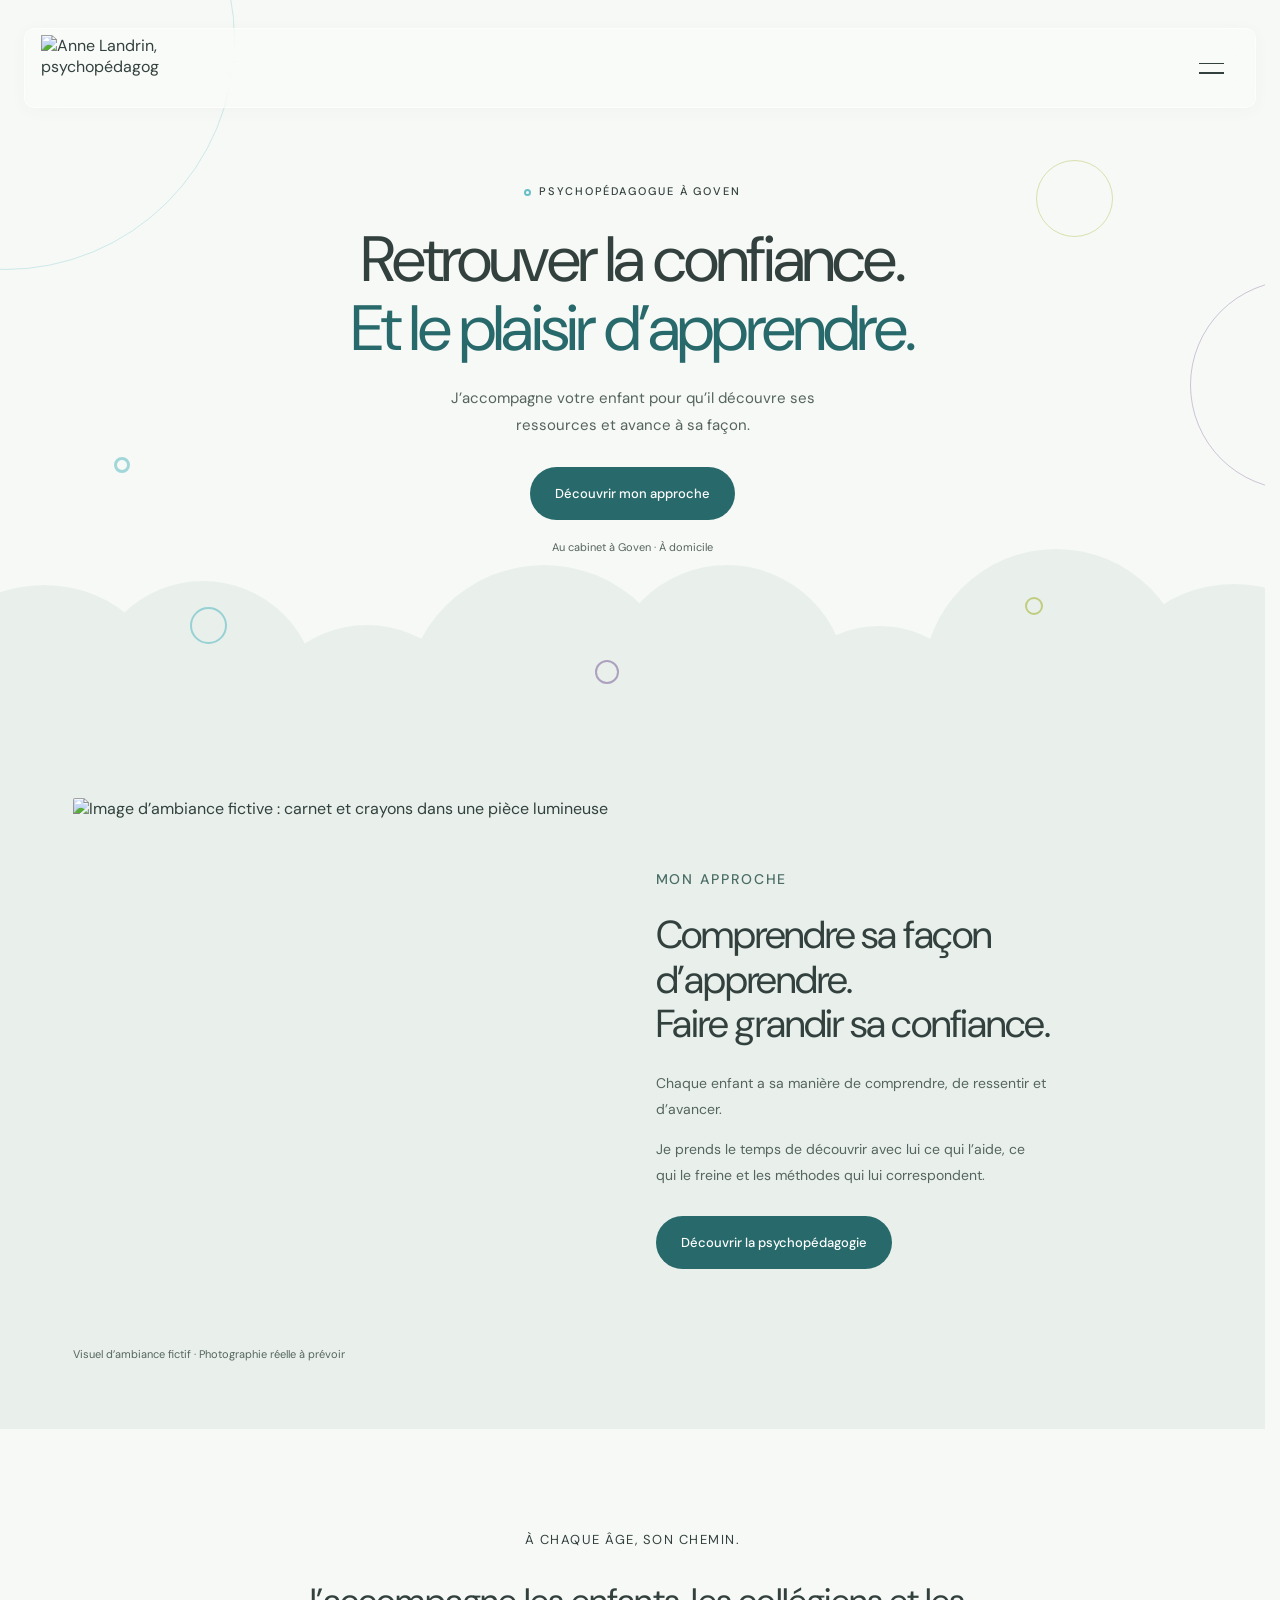
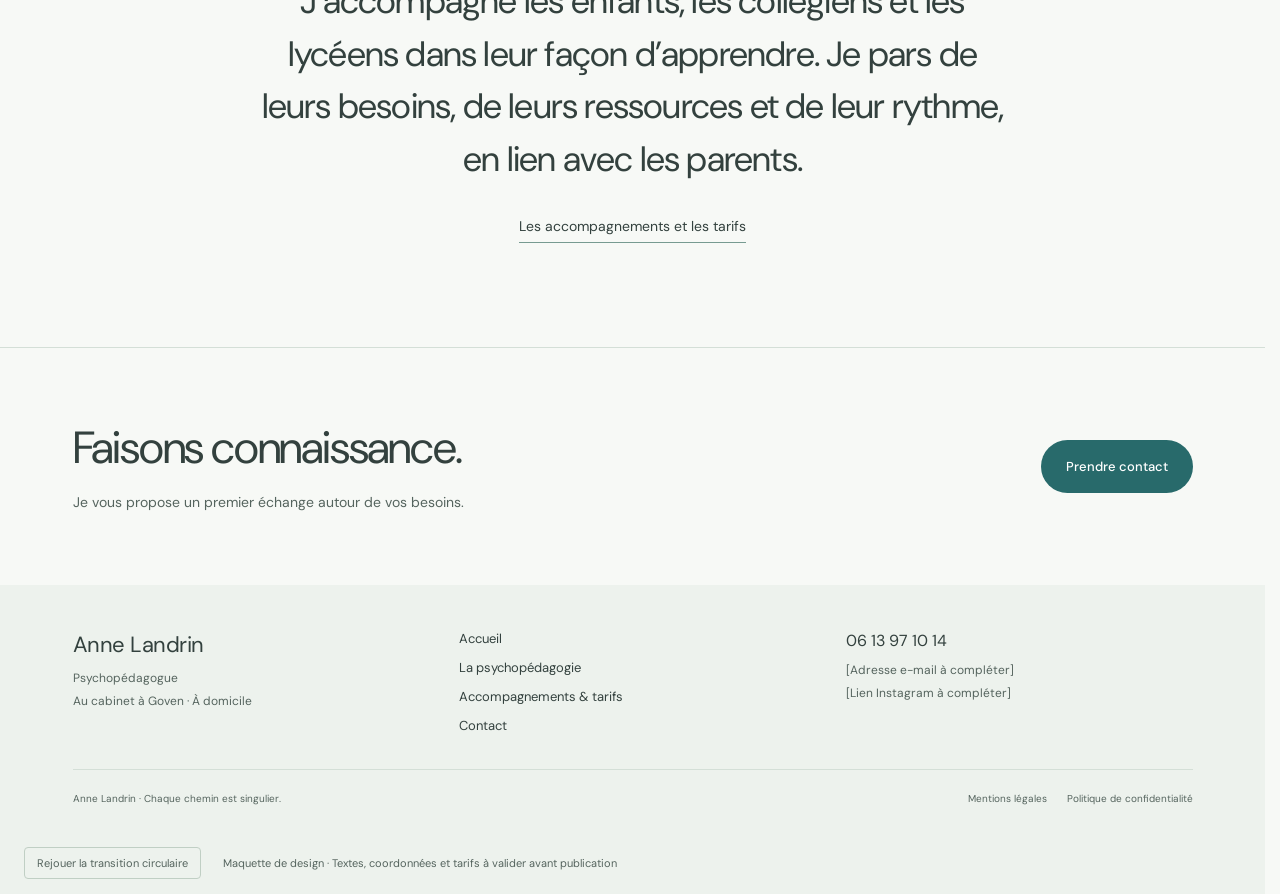
==== index.html @ 6d4ad8a5 "Add files via upload" ====
<!doctype html>
<html lang="fr"><head>
<!-- Métadonnées de maquette : ✏️ MODIFIABLE — titre et description. Le domaine et les balises de partage seront ajoutés avant publication. -->
<meta charset="utf-8"><meta name="viewport" content="width=device-width, initial-scale=1"><meta name="robots" content="noindex,nofollow">
<title>Psychopédagogue à Goven | Anne Landrin</title><meta name="description" content="Anne Landrin, psychopédagogue à Goven : accompagnement des enfants, collégiens et lycéens, au cabinet ou à domicile."><meta name="theme-color" content="#f7f9f6">
<link rel="icon" href="assets/logo.png" type="image/png"><link rel="stylesheet" href="https://fonts.googleapis.com/css2?family=DM+Sans:wght@400;500;600&display=swap"><link rel="stylesheet" href="style.css?v=c4e2445a61"><script src="script.js?v=3c8ea61311" defer></script>
</head><body><div id="al-lumiere-v2"><div class="al-site"><div class="al-page-content"><!-- ✏️ MODIFIABLE : logo et libellés. Le bandeau reste fixe sur toutes les pages. -->
    <a class="al-skip" href="#contenu">Aller au contenu</a>
    <header class="al-header"><a class="al-brand" href="index.html" aria-label="Anne Landrin, accueil"><img class="al-logo" src="assets/logo.png" alt="Anne Landrin, psychopédagogue" width="567" height="425"></a><button class="al-toggle" type="button" id="al-v2-open" aria-label="Ouvrir le menu" aria-expanded="false" aria-controls="al-v2-menu"><span aria-hidden="true"></span><span aria-hidden="true"></span></button></header>
    <noscript><nav class="al-preview-tools" style="padding-top:120px" aria-label="Navigation sans JavaScript"><a href="index.html" aria-current="page">Accueil</a><a href="psychopedagogie.html">La psychopédagogie</a><a href="accompagnements-tarifs.html">Accompagnements &amp; tarifs</a><a href="contact.html">Contact</a></nav></noscript><main id="contenu"><section class="al-hero" id="al-v2-home" aria-labelledby="al-v2-title">
          <div class="al-ambient a" aria-hidden="true"></div><div class="al-ambient b" aria-hidden="true"></div><div class="al-ambient c" aria-hidden="true"></div><div class="al-ambient d" aria-hidden="true"></div>
          <div class="al-wash al-wash-hero" aria-hidden="true"></div><div class="al-hero-copy">
            <p class="al-kicker"><span class="al-dot" aria-hidden="true"></span>Psychopédagogue à Goven</p>
            <h1 id="al-v2-title">Retrouver la confiance.<br><em>Et le plaisir d’apprendre.</em></h1>
            <p class="al-lead">J’accompagne votre enfant pour qu’il découvre ses ressources et avance à sa façon.</p>
            <a class="al-action cursor-interaction" href="#al-v2-approach">Découvrir mon approche</a>
            <p class="al-location">Au cabinet à Goven · À domicile</p>
          </div>
          <!-- Transition décorative : modifier les positions et diamètres ici, les teintes dans les variables CSS. -->
          <div class="al-transition" aria-hidden="true">
            <div class="al-transition-base"></div>
            <span class="al-disc" style="--al-x:-7%;--al-size:21%;--al-y:-88px"></span>
            <span class="al-disc" style="--al-x:7%;--al-size:18%;--al-y:-46px"></span>
            <span class="al-disc" style="--al-x:20%;--al-size:18%;--al-y:-90px"></span>
            <span class="al-disc" style="--al-x:32%;--al-size:22%;--al-y:-80px"></span>
            <span class="al-disc" style="--al-x:48%;--al-size:19%;--al-y:-43px"></span>
            <span class="al-disc" style="--al-x:61%;--al-size:17%;--al-y:-78px"></span>
            <span class="al-disc" style="--al-x:73%;--al-size:21%;--al-y:-52px"></span>
            <span class="al-disc" style="--al-x:87%;--al-size:21%;--al-y:-87px"></span>
            <span class="al-outline" style="--al-ring-size:37px;--al-ring-x:15%;--al-ring-y:10px;--al-ring-color:var(--al-cyan)"></span>
            <span class="al-outline" style="--al-ring-size:24px;--al-ring-x:47%;--al-ring-y:63px;--al-ring-color:var(--al-plum)"></span>
            <span class="al-outline" style="--al-ring-size:18px;--al-ring-x:81%;--al-ring-y:0px;--al-ring-color:var(--al-lime)"></span>
          </div>
        </section>
<!-- ✏️ MODIFIABLE : image d'ambiance provisoire, titre et présentation de l'approche. -->
<section class="al-approach" id="al-v2-approach" aria-labelledby="approche-titre"><div class="al-split"><figure class="al-photo"><img src="assets/ambiance.webp" alt="Image d’ambiance fictive : carnet et crayons dans une pièce lumineuse" width="800" height="1000" loading="lazy"><figcaption>Visuel d’ambiance fictif · Photographie réelle à prévoir</figcaption></figure><div class="al-copy"><p class="al-kicker">Mon approche</p><h2 id="approche-titre">Comprendre sa façon d’apprendre.<br>Faire grandir sa confiance.</h2><p>Chaque enfant a sa manière de comprendre, de ressentir et d’avancer.</p><p>Je prends le temps de découvrir avec lui ce qui l’aide, ce qui le freine et les méthodes qui lui correspondent.</p><a class="al-action" href="psychopedagogie.html">Découvrir la psychopédagogie</a></div></div></section>
<!-- ✏️ MODIFIABLE : court texte réunissant les trois publics, sans cartes. -->
<section class="al-section al-path-note" id="al-v2-offers" aria-labelledby="chemin-titre"><div class="al-wash" aria-hidden="true"></div><div class="al-container"><h2 id="chemin-titre">À chaque âge, son chemin.</h2><p>J’accompagne les enfants, les collégiens et les lycéens dans leur façon d’apprendre. Je pars de leurs besoins, de leurs ressources et de leur rythme, en lien avec les parents.</p><a class="al-text-link" href="accompagnements-tarifs.html">Les accompagnements et les tarifs</a></div></section>
<!-- ✏️ MODIFIABLE : invitation de fin de page et lien vers le contact. -->
    <section class="al-closing"><div class="al-wash" aria-hidden="true"></div><div class="al-container"><div><h2>Faisons connaissance.</h2><p>Je vous propose un premier échange autour de vos besoins.</p></div><a class="al-action" href="contact.html">Prendre contact</a></div></section></main><!-- ✏️ MODIFIABLE : pied de page partagé, coordonnées et liens sociaux à compléter. -->
    <footer class="al-footer"><div class="al-container"><div class="al-footer-grid"><div><div class="al-footer-name">Anne Landrin</div><p>Psychopédagogue<br>Au cabinet à Goven · À domicile</p></div><nav aria-label="Navigation de pied de page"><a href="index.html" aria-current="page">Accueil</a><a href="psychopedagogie.html">La psychopédagogie</a><a href="accompagnements-tarifs.html">Accompagnements &amp; tarifs</a><a href="contact.html">Contact</a></nav><div><a href="tel:+33613971014">06 13 97 10 14</a><p>[Adresse e-mail à compléter]<br>[Lien Instagram à compléter]</p></div></div><div class="al-footer-meta"><span>Anne Landrin · Chaque chemin est singulier.</span><div><a href="mentions-legales.html">Mentions légales</a><a href="politique-confidentialite.html">Politique de confidentialité</a></div></div></div></footer>
<!-- Annotation hors du contenu commercial : textes et données encore à valider dans cette étude de design. -->
<div class="al-preview-tools"><button id="al-v2-replay" type="button">Rejouer la transition circulaire</button><span>Maquette de design · Textes, coordonnées et tarifs à valider avant publication</span><span class="al-sr-only" id="al-v2-status" aria-live="polite"></span></div></div><!-- Navigation latérale : modifier les destinations dans les liens ci-dessous. -->
    <div class="al-shade" id="al-v2-shade" aria-hidden="true" hidden></div>
    <aside class="al-drawer" id="al-v2-menu" role="dialog" aria-modal="true" aria-label="Menu principal" hidden><div class="al-drawer-header"><img class="al-logo" src="assets/logo.png" alt="Anne Landrin, psychopédagogue" width="567" height="425"><button class="al-toggle al-close" id="al-v2-close" type="button" aria-label="Fermer le menu"><span aria-hidden="true"></span><span aria-hidden="true"></span></button></div>
    <nav aria-label="Navigation principale"><a href="index.html" aria-current="page"><span class="al-menu-label">Accueil</span></a><a href="psychopedagogie.html"><span class="al-menu-label">La psychopédagogie</span></a><a href="accompagnements-tarifs.html"><span class="al-menu-label">Accompagnements &amp; tarifs</span></a><a href="contact.html"><span class="al-menu-label">Contact</span></a></nav><div class="al-drawer-bottom"><p class="al-location"><span class="al-dot" aria-hidden="true"></span>Au cabinet à Goven · À domicile</p><a class="al-action" href="contact.html">Prendre rendez-vous</a><p class="al-drawer-footer">Anne Landrin<br>Psychopédagogue</p></div></aside></div></div></body></html>
---- style.css ----
/* ✏️ MODIFIABLE : couleurs, transparence et typographie de cette direction visuelle. */
:root { --al-paper:#f7f9f6; --al-section:#e9f0ec; --al-ink:#33413e; --al-muted:#55645e; --al-teal:#286a6b; --al-cyan:#69bfc7; --al-plum:#8b73a6; --al-lime:#a9b941; --al-glass:.32; --al-blur:14px; --al-font:'DM Sans',Arial,sans-serif; color-scheme:light; width:100%; font-family:var(--al-font); }
#al-lumiere-v2 * { box-sizing:border-box; }
#al-lumiere-v2 [hidden] { display:none!important; }
#al-lumiere-v2 .al-site { position:relative; isolation:isolate; background:var(--al-paper); color:var(--al-ink); overflow:clip; }
#al-lumiere-v2 h1,#al-lumiere-v2 h2,#al-lumiere-v2 h3,#al-lumiere-v2 p { margin:0; }
#al-lumiere-v2 a { text-decoration:none; color:inherit; }
#al-lumiere-v2 button { font:inherit; }
#al-lumiere-v2 .al-action { display:inline-flex; align-items:center; justify-content:center; gap:24px; padding:16px 24px; border:1px solid transparent; border-radius:999px; background:var(--al-teal); color:#fff; font-size:13px; font-weight:500; line-height:1.5; }
#al-lumiere-v2 .al-action:hover { background:#205c5d; }
#al-lumiere-v2 .al-kicker { font-size:11px; line-height:1.5; font-weight:500; letter-spacing:1.9px; text-transform:uppercase; }
#al-lumiere-v2 .al-sr-only { position:absolute; width:1px; height:1px; padding:0; margin:-1px; overflow:hidden; clip-path:inset(50%); white-space:nowrap; }
/* Bandeau : aucune rubrique visible avant ouverture. Le PNG transparent fourni est seulement cadré sur ses marges. */
#al-lumiere-v2 .al-header { position:fixed; left:24px; right:24px; top:28px; z-index:5; height:80px; padding:7px 20px 7px 16px; display:flex; align-items:center; justify-content:space-between; border:1px solid rgba(255,255,255,.52); border-radius:10px; background:rgba(250,253,250,var(--al-glass)); backdrop-filter:blur(var(--al-blur)); -webkit-backdrop-filter:blur(var(--al-blur)); box-shadow:0 3px 17px rgba(45,75,61,.035),inset 0 1px 0 rgba(255,255,255,.22); }
#al-lumiere-v2 .al-brand { display:inline-flex; align-items:center; }
#al-lumiere-v2 .al-logo { display:block; width:118px; height:66px; object-fit:cover; object-position:center;  }
#al-lumiere-v2 .al-toggle { display:flex; flex-direction:column; justify-content:center; align-items:center; gap:8px; width:48px; height:48px; padding:0; border:0; background:transparent; color:var(--al-ink); }
#al-lumiere-v2 .al-toggle span { display:block; width:25px; height:1.5px; background:currentColor; }
/* Les liens arrivent sous le bandeau fixe, avec une marge de lecture. */
#al-lumiere-v2 main > section[id] { scroll-margin-top:132px; }
/* Accueil : ✏️ MODIFIABLE — titre, courte présentation, bouton et lieu. */
#al-lumiere-v2 .al-hero { position:relative; min-height:745px; padding:183px 30px 205px; overflow:hidden; background:var(--al-paper); }
#al-lumiere-v2 .al-hero-copy { position:relative; z-index:2; text-align:center; max-width:790px; margin:0 auto; }
#al-lumiere-v2 .al-hero h1 { font-size:clamp(39px,6.25vw,64px); line-height:1.08; letter-spacing:-2.8px; font-weight:400; margin:25px auto 22px; }
#al-lumiere-v2 .al-hero h1 em { color:var(--al-teal); font-style:normal; }
#al-lumiere-v2 .al-hero .al-lead { max-width:440px; margin:0 auto 28px; color:var(--al-muted); font-size:15px; line-height:1.8; }
#al-lumiere-v2 .al-location { margin-top:19px; font-size:11px; line-height:1.6; color:var(--al-muted); }
#al-lumiere-v2 .al-dot { display:inline-block; width:7px; height:7px; border:2px solid var(--al-cyan); border-radius:50%; margin-right:8px; vertical-align:middle; }
/* Cercles d'ambiance : l'anneau supérieur passe derrière le bandeau pour rendre la transparence visible. */
#al-lumiere-v2 .al-ambient { position:absolute; border-radius:50%; pointer-events:none; }
#al-lumiere-v2 .al-ambient.a { width:460px; height:460px; left:-292px; top:-166px; border:36px solid rgba(105,191,199,.12); }
#al-lumiere-v2 .al-ambient.b { width:210px; height:210px; right:-125px; top:315px; border:1px solid rgba(139,115,166,.4); }
#al-lumiere-v2 .al-ambient.c { width:77px; height:77px; right:10%; top:150px; border:1px solid rgba(169,185,65,.45); }
#al-lumiere-v2 .al-ambient.d { width:16px; height:16px; left:11%; top:457px; border:3px solid rgba(105,191,199,.6); }
/* Jonction circulaire : disques en quinconce, de la couleur de la section suivante. Les textes restent au-dessus. */
#al-lumiere-v2 .al-transition { position:absolute; z-index:1; bottom:-1px; left:0; right:0; height:166px; clip-path:inset(-200px 0 0 0); pointer-events:none; }
#al-lumiere-v2 .al-transition-base { position:absolute; left:0; right:0; bottom:0; height:28px; background:var(--al-section); }
#al-lumiere-v2 .al-disc { position:absolute; bottom:var(--al-y); left:var(--al-x); width:var(--al-size); aspect-ratio:1; border-radius:50%; background:var(--al-section); transform-origin:center 85%; will-change:transform; }
#al-lumiere-v2 .al-outline { position:absolute; width:var(--al-ring-size); aspect-ratio:1; left:var(--al-ring-x); top:var(--al-ring-y); border:2px solid var(--al-ring-color); border-radius:50%; opacity:.64; }
/* Section inspirée de la composition demandée : image à gauche, texte à droite. */
#al-lumiere-v2 .al-approach { padding:36px 44px 66px; background:var(--al-section); }
#al-lumiere-v2 .al-split { display:grid; grid-template-columns:1fr 1fr; gap:46px; align-items:center; max-width:1120px; margin:0 auto; }
#al-lumiere-v2 .al-photo { margin:0; }
#al-lumiere-v2 .al-photo img { display:block; width:100%; height:auto; aspect-ratio:1; object-fit:cover; object-position:center 64%; border-radius:2px; }
#al-lumiere-v2 .al-photo figcaption { margin-top:11px; color:var(--al-muted); font-size:11px; line-height:1.6; }
#al-lumiere-v2 .al-copy { padding-bottom:25px; }
#al-lumiere-v2 .al-copy .al-kicker { color:#4a6d65; }
#al-lumiere-v2 .al-copy h2 { max-width:420px; margin:20px 0 24px; font-size:clamp(30px,3.65vw,39px); font-weight:400; line-height:1.15; letter-spacing:-1.2px; }
#al-lumiere-v2 .al-copy p { max-width:390px; color:var(--al-muted); font-size:14px; line-height:1.85; }
#al-lumiere-v2 .al-copy p + p { margin-top:14px; }
#al-lumiere-v2 .al-copy .al-action { margin-top:27px; }
/* Entrées des trois publics : ✏️ MODIFIABLE — intitulés et liens lors de l'intégration du site. */
#al-lumiere-v2 .al-offers { padding:46px 44px 51px; background:var(--al-paper); }
#al-lumiere-v2 .al-offer-top { display:flex; align-items:baseline; justify-content:space-between; gap:20px; margin-bottom:29px; }
#al-lumiere-v2 .al-offer-top h2 { font-size:26px; line-height:1.25; font-weight:400; letter-spacing:-.7px; }
#al-lumiere-v2 .al-offer-top p { font-size:11px; color:var(--al-muted); }
#al-lumiere-v2 .al-offer-grid { display:grid; grid-template-columns:repeat(3,1fr); gap:28px; }
#al-lumiere-v2 .al-offer { padding-top:19px; border-top:1px solid #d3dfd7; }
#al-lumiere-v2 .al-offer .al-kicker { letter-spacing:1px; font-size:10px; color:var(--al-muted); }
#al-lumiere-v2 .al-offer h3 { display:flex; justify-content:space-between; gap:10px; font-size:18px; line-height:1.4; font-weight:400; margin-top:10px; }
#al-lumiere-v2 .al-offer p { font-size:12px; line-height:1.7; color:var(--al-muted); margin-top:12px; }
/* Contact d'étude : ✏️ MODIFIABLE — les coordonnées devront être renseignées avant toute mise en ligne. */
#al-lumiere-v2 .al-contact { display:flex; justify-content:space-between; gap:20px; align-items:center; padding:29px 44px; border-top:1px solid #d3dfd7; background:var(--al-paper); }
#al-lumiere-v2 .al-contact h2 { font-size:22px; font-weight:400; line-height:1.35; }
#al-lumiere-v2 .al-contact p { margin-top:7px; font-size:12px; line-height:1.6; color:var(--al-muted); }
#al-lumiere-v2 .al-contact .al-placeholder { text-align:right; font-size:12px; line-height:1.8; }
/* Menu latéral : navigation cachée à l'ouverture de la maquette, affichée uniquement par les deux barres. */
#al-lumiere-v2 .al-shade { position:fixed; z-index:20; inset:0; background:rgba(29,45,37,.20); backdrop-filter:blur(1.5px); -webkit-backdrop-filter:blur(1.5px); }
#al-lumiere-v2 .al-drawer { position:fixed; z-index:30; top:0; right:0; width:350px; max-width:calc(100% - 18px); height:100dvh; min-height:0; overflow-y:auto; overscroll-behavior:contain; padding:28px 27px 30px; display:flex; flex-direction:column; border-left:1px solid rgba(255,255,255,.65); background:rgba(247,251,247,.91); backdrop-filter:blur(28px); -webkit-backdrop-filter:blur(28px); color:var(--al-ink); box-shadow:-14px 0 60px rgba(35,58,44,.10); }
#al-lumiere-v2 .al-drawer-header { flex-shrink:0; display:flex; align-items:center; justify-content:space-between; height:80px; margin-bottom:35px; }
#al-lumiere-v2 .al-close { gap:0; }
#al-lumiere-v2 .al-close span:first-child { transform:translateY(.75px) rotate(45deg); }
#al-lumiere-v2 .al-close span:last-child { transform:translateY(-.75px) rotate(-45deg); }
#al-lumiere-v2 .al-drawer nav { flex-shrink:0; display:flex; flex-direction:column; gap:3px; }
#al-lumiere-v2 .al-drawer nav a { display:flex; align-items:center; justify-content:space-between; min-height:59px; gap:15px; padding:13px 3px; border-bottom:1px solid rgba(63,92,71,.12); font-size:16px; line-height:1.45; }
#al-lumiere-v2 .al-drawer nav a:hover { color:var(--al-teal); }
#al-lumiere-v2 .al-drawer nav span { font-size:19px; }
#al-lumiere-v2 .al-drawer-bottom { flex-shrink:0; margin-top:auto; padding-top:35px; }
#al-lumiere-v2 .al-drawer-bottom .al-location { margin:0 0 18px; }
#al-lumiere-v2 .al-drawer-bottom .al-action { display:flex; width:100%; border-radius:8px; }
#al-lumiere-v2 .al-drawer-footer { margin-top:19px; font-size:11px; line-height:1.7; color:var(--al-muted); }
/* Mobile : visuel puis texte, et panneau droit presque pleine largeur. */
@media(max-width:700px) {
  #al-lumiere-v2 .al-header { left:15px; right:15px; top:24px; padding-left:10px; padding-right:12px; height:76px; }
  #al-lumiere-v2 .al-logo { width:109px; height:61px; }
  #al-lumiere-v2 .al-hero { min-height:740px; padding:174px 25px 200px; }
  #al-lumiere-v2 .al-hero h1 { font-size:47px; letter-spacing:-2px; }
  #al-lumiere-v2 .al-hero .al-lead { font-size:14px; }
  #al-lumiere-v2 .al-ambient.c { width:45px; height:45px; top:123px; right:12%; }
  #al-lumiere-v2 .al-ambient.d { top:536px; }
  #al-lumiere-v2 .al-transition { height:130px; }
  #al-lumiere-v2 .al-disc { width:calc(var(--al-size) * 1.9); bottom:calc(var(--al-y) * .65); }
  #al-lumiere-v2 .al-outline { width:calc(var(--al-ring-size) * .72); top:calc(var(--al-ring-y) * .8); }
  #al-lumiere-v2 .al-split { grid-template-columns:1fr; gap:33px; }
  #al-lumiere-v2 .al-approach { padding:22px 25px 38px; }
  #al-lumiere-v2 .al-photo img { aspect-ratio:1.15; }
  #al-lumiere-v2 .al-copy { padding:0; }
  #al-lumiere-v2 .al-copy h2 { font-size:35px; max-width:450px; }
  #al-lumiere-v2 .al-copy p { max-width:500px; }
  #al-lumiere-v2 .al-offers { padding:35px 25px; }
  #al-lumiere-v2 .al-offer-top { display:block; }
  #al-lumiere-v2 .al-offer-top p { margin-top:10px; }
  #al-lumiere-v2 .al-offer-grid { grid-template-columns:1fr; gap:25px; }
  #al-lumiere-v2 .al-contact { display:block; padding:27px 25px; }
  #al-lumiere-v2 .al-contact .al-placeholder { margin-top:18px; text-align:left; }
  #al-lumiere-v2 .al-drawer { min-height:0; padding:24px 22px; }
  #al-lumiere-v2 .al-drawer-header { height:76px; }
}
@media(max-width:380px) {
  #al-lumiere-v2 .al-hero h1 { font-size:41px; letter-spacing:-1.8px; }
  #al-lumiere-v2 .al-hero { padding-left:21px; padding-right:21px; }
  #al-lumiere-v2 .al-kicker { letter-spacing:1.3px; }
  #al-lumiere-v2 .al-copy h2 { font-size:31px; }
}
@media(prefers-reduced-motion:reduce) { #al-lumiere-v2 .al-disc { will-change:auto; } }

/* ✏️ MODIFIABLE : base commune, échelle typographique et marges des quatre maquettes. */
html{margin:0;scrollbar-gutter:stable;scroll-behavior:smooth}body{margin:0;background:var(--al-paper);font-family:var(--al-font);color:var(--al-ink)}
:root{--al-rose:#c789a8;--al-line:#d4dfd7;--al-space:clamp(64px,8vw,112px);--al-max:1120px}
#al-lumiere-v2{color:var(--al-ink)}#al-lumiere-v2 button{cursor:pointer}#al-lumiere-v2 a,#al-lumiere-v2 button{-webkit-tap-highlight-color:transparent}
#al-lumiere-v2 :focus-visible{outline:2px solid var(--al-teal);outline-offset:5px}#al-lumiere-v2 .al-action{min-height:48px;transition:background .2s,box-shadow .2s}#al-lumiere-v2 .al-action:hover{box-shadow:0 4px 22px #286a6b14}
#al-lumiere-v2 .al-container{width:min(var(--al-max),calc(100% - 88px));margin-inline:auto}#al-lumiere-v2 .al-section{padding-block:var(--al-space);position:relative}
#al-lumiere-v2 .al-section h2{font-size:clamp(30px,3.8vw,44px);font-weight:400;letter-spacing:-1.3px;line-height:1.15}#al-lumiere-v2 .al-section h3{font-size:23px;line-height:1.3;font-weight:400;letter-spacing:-.5px}
#al-lumiere-v2 .al-prose{font-size:16px;line-height:1.85;color:var(--al-muted)}#al-lumiere-v2 .al-prose p+p{margin-top:16px}#al-lumiere-v2 .al-text-link{display:inline-block;border-bottom:1px solid #779b91;padding-bottom:4px;font-size:14px;line-height:1.6}#al-lumiere-v2 .al-text-link:hover{color:var(--al-teal)}
#al-lumiere-v2 .al-skip{position:fixed;z-index:100;top:-80px;left:24px;background:white;padding:15px}#al-lumiere-v2 .al-skip:focus{top:8px}#al-lumiere-v2 [id]{scroll-margin-top:140px}
/* Décors inspirés des publications : lavis pâle et contours fins, toujours hors des zones de lecture. */
#al-lumiere-v2 .al-wash{position:absolute;inset:0;background:url('assets/lavis.svg') center/cover no-repeat;pointer-events:none;z-index:0}#al-lumiere-v2 .al-wash-hero{inset:-35px -80px -40px;opacity:.9}
#al-lumiere-v2 .al-ambient.a{border-width:1px;border-color:#69bfc74d;left:-225px;top:-190px}#al-lumiere-v2 .al-ambient.b{right:-135px;top:280px}#al-lumiere-v2 .al-ambient.c{border-color:#a9b94166;top:160px;right:12%}#al-lumiere-v2 .al-ambient.d{left:9%}
#al-lumiere-v2 .al-page-hero{padding:196px 0 86px;position:relative;overflow:hidden}#al-lumiere-v2 .al-page-hero .al-container{position:relative;z-index:1}#al-lumiere-v2 .al-page-hero h1{font-size:clamp(44px,5.6vw,70px);font-weight:400;line-height:1.05;letter-spacing:-2.7px;max-width:790px;margin:23px 0 29px}#al-lumiere-v2 .al-page-hero h1 em{color:var(--al-teal);font-style:normal}#al-lumiere-v2 .al-page-lead{max-width:580px;font-size:17px;line-height:1.8;color:var(--al-muted)}
#al-lumiere-v2 .al-page-grid{display:grid;grid-template-columns:1.3fr .8fr;gap:50px;align-items:center}#al-lumiere-v2 .al-brief{max-width:610px;margin-top:30px;padding:18px 0 0;border-top:1px solid var(--al-line);display:grid;grid-template-columns:64px 1fr;gap:18px}#al-lumiere-v2 .al-brief span{font-size:11px;letter-spacing:1px;text-transform:uppercase;padding-top:5px}#al-lumiere-v2 .al-brief p{font-size:14px;line-height:1.8;color:var(--al-muted)}
/* Accueil : ✏️ MODIFIABLE — un seul court paragraphe remplace les anciennes cartes par âge. */
#al-lumiere-v2 .al-path-note{overflow:hidden;text-align:center;padding-block:104px}#al-lumiere-v2 .al-path-note .al-container{position:relative;z-index:1}#al-lumiere-v2 .al-path-note h2{font-size:13px;letter-spacing:1.5px;text-transform:uppercase;margin-bottom:27px}#al-lumiere-v2 .al-path-note p{max-width:760px;margin:0 auto;font-size:clamp(25px,3vw,35px);line-height:1.5;letter-spacing:-.8px}#al-lumiere-v2 .al-path-note .al-text-link{margin-top:30px}
/* Psychopédagogie : composition d'anneaux et de mots, sans flèche ni pictogramme médical. */
/* Un cercle unique ; les légendes restent à distance des petits ronds et de la ligne principale. */
#al-lumiere-v2 .al-orbit{position:relative;width:100%;max-width:400px;min-height:0;aspect-ratio:1;margin-inline:auto}
#al-lumiere-v2 .al-orbit svg{position:absolute;inset:0;width:100%;height:100%;overflow:visible}
#al-lumiere-v2 .al-orbit span{position:absolute;font-size:15px;line-height:1.5;color:var(--al-ink);white-space:nowrap;text-align:center}
#al-lumiere-v2 .al-orbit-listen{left:21.85425%;top:18%;transform:translate(-50%,-100%)}
#al-lumiere-v2 .al-orbit-understand{left:78.14575%;top:18%;transform:translate(-50%,-100%)}
#al-lumiere-v2 .al-orbit-advance{left:50%;top:89%;transform:translateX(-50%)}
#al-lumiere-v2 .al-editorial{display:grid;grid-template-columns:.85fr 1.15fr;gap:90px}#al-lumiere-v2 .al-section-intro .al-kicker{margin-bottom:20px}#al-lumiere-v2 .al-section-intro .al-prose{margin-top:24px}#al-lumiere-v2 .al-needs{border-top:1px solid var(--al-line)}#al-lumiere-v2 .al-need{display:grid;grid-template-columns:30px 1fr;gap:20px;padding:27px 0;border-bottom:1px solid var(--al-line)}#al-lumiere-v2 .al-number{font-size:11px;letter-spacing:1px;color:#617c72;padding-top:6px}#al-lumiere-v2 .al-need p{font-size:14px;line-height:1.85;color:var(--al-muted);margin-top:11px}
#al-lumiere-v2 .al-sage{background:var(--al-section)}#al-lumiere-v2 .al-step-heading{max-width:600px;margin-bottom:45px}#al-lumiere-v2 .al-steps{display:grid;grid-template-columns:repeat(3,1fr);gap:48px}#al-lumiere-v2 .al-step{border-top:1px solid #b9ccc2;padding-top:23px}#al-lumiere-v2 .al-step h3{margin:20px 0 13px}#al-lumiere-v2 .al-step p{font-size:14px;line-height:1.8;color:var(--al-muted)}
#al-lumiere-v2 .al-signature{font-size:27px;letter-spacing:-.8px;color:var(--al-teal);margin-top:25px}#al-lumiere-v2 .al-parcours{border-left:1px solid var(--al-line);padding-left:30px}#al-lumiere-v2 .al-parcours p{margin-bottom:20px;font-size:14px;line-height:1.7}#al-lumiere-v2 .al-parcours strong{display:block;font-weight:500;font-size:21px;margin-bottom:4px}
/* Questions : accordéons HTML natifs. Modifier les questions et réponses dans chaque page. */
#al-lumiere-v2 .al-faq{max-width:760px;margin:0 auto}#al-lumiere-v2 .al-faq h2{margin-bottom:30px}#al-lumiere-v2 details{border-top:1px solid var(--al-line);padding:0}#al-lumiere-v2 details:last-child{border-bottom:1px solid var(--al-line)}#al-lumiere-v2 summary{position:relative;cursor:pointer;list-style:none;padding:24px 40px 24px 0;font-size:18px;line-height:1.5}#al-lumiere-v2 summary::-webkit-details-marker{display:none}#al-lumiere-v2 summary::after{content:'+';position:absolute;right:6px;top:22px;font-size:24px;font-weight:400}#al-lumiere-v2 details[open] summary::after{content:'−'}#al-lumiere-v2 details .al-prose{font-size:14px;padding:0 30px 26px 0}
/* Accompagnements : rubriques éditoriales, tarifs dans un tableau lisible sans interaction. */
#al-lumiere-v2 .al-page-nav{display:flex;flex-wrap:wrap;gap:12px;margin-top:37px}#al-lumiere-v2 .al-page-nav a{border:1px solid #b9cbc1;border-radius:50px;padding:10px 20px;font-size:13px;background:#ffffff4d}#al-lumiere-v2 .al-page-nav a:hover{background:white}
#al-lumiere-v2 .al-audience{padding:55px 0;border-top:1px solid var(--al-line);display:grid;grid-template-columns:80px .9fr 1fr;gap:35px}#al-lumiere-v2 .al-audience:last-child{border-bottom:1px solid var(--al-line)}#al-lumiere-v2 .al-audience h2{font-size:32px}#al-lumiere-v2 .al-audience .al-kicker{margin-bottom:15px}#al-lumiere-v2 .al-audience .al-prose{font-size:15px}#al-lumiere-v2 .al-ring-number{border:1px solid #70b9bd;width:57px;height:63px;border-radius:52% 48% 47% 53%;display:grid;place-items:center;font-size:12px;transform:rotate(-9deg)}#al-lumiere-v2 .al-audience:nth-child(2) .al-ring-number{border-color:#ad97be}#al-lumiere-v2 .al-audience:nth-child(3) .al-ring-number{border-color:#a7b775}
#al-lumiere-v2 .al-workshops{display:grid;grid-template-columns:1fr 1fr;gap:70px;margin-top:45px}#al-lumiere-v2 .al-workshop{border-top:1px solid #bdcfc5;padding-top:25px}#al-lumiere-v2 .al-workshop h3{margin:17px 0}#al-lumiere-v2 .al-workshop p{font-size:14px;line-height:1.8;color:var(--al-muted)}#al-lumiere-v2 .al-workshop .al-meta{margin-top:20px;font-size:12px;color:var(--al-ink)}
#al-lumiere-v2 .al-price-heading{display:flex;justify-content:space-between;align-items:end;gap:35px;margin-bottom:40px}#al-lumiere-v2 .al-price-heading p{max-width:250px;font-size:13px;line-height:1.7;color:var(--al-muted)}#al-lumiere-v2 .al-table-wrap{overflow-x:auto}#al-lumiere-v2 table{width:100%;border-collapse:collapse;text-align:left;font-size:15px}#al-lumiere-v2 caption{text-align:left;font-size:12px;color:var(--al-muted);padding-bottom:17px}#al-lumiere-v2 th{font-size:10px;letter-spacing:1.4px;text-transform:uppercase;font-weight:500;color:var(--al-muted);padding:15px 0;border-bottom:1px solid #aebfb5}#al-lumiere-v2 td{padding:25px 0;border-bottom:1px solid var(--al-line);vertical-align:top}#al-lumiere-v2 td:first-child{width:56%;padding-right:24px}#al-lumiere-v2 td:nth-child(2){width:25%;font-size:13px;line-height:1.6;padding-right:20px}#al-lumiere-v2 th:last-child,#al-lumiere-v2 td:last-child{text-align:right;white-space:nowrap}#al-lumiere-v2 td:last-child{font-size:22px;letter-spacing:-.5px}#al-lumiere-v2 td small{display:block;font-size:12px;line-height:1.7;color:var(--al-muted);margin-top:7px}#al-lumiere-v2 .al-price-note{font-size:12px;color:var(--al-muted);line-height:1.8;margin-top:22px}
/* Contact : ✏️ MODIFIABLE — coordonnées et champs. La maquette conserve les données uniquement dans le navigateur. */
#al-lumiere-v2 .al-contact-layout{display:grid;grid-template-columns:1fr 1fr;gap:90px;align-items:start}#al-lumiere-v2 .al-phone{display:inline-block;margin:34px 0 14px;font-size:clamp(26px,3vw,37px);letter-spacing:-.9px;border-bottom:1px solid #7aaba2;padding-bottom:6px}#al-lumiere-v2 .al-contact-copy h1{font-size:clamp(44px,5vw,66px)}#al-lumiere-v2 .al-contact-copy .al-page-lead{font-size:16px}#al-lumiere-v2 .al-missing{color:var(--al-muted);font-size:13px;line-height:1.8}#al-lumiere-v2 .al-place-line{margin-top:37px;font-size:13px;line-height:1.8}#al-lumiere-v2 .al-place-line strong{font-weight:500}
#al-lumiere-v2 .al-form{padding:34px 36px 36px;background:#ffffff75;border:1px solid #ffffffb3;border-radius:3px;box-shadow:0 10px 50px #607d6c06}#al-lumiere-v2 .al-form h2{font-size:26px;font-weight:400;letter-spacing:-.6px;margin-bottom:10px}#al-lumiere-v2 .al-form-note{font-size:12px;line-height:1.75;color:var(--al-muted);margin-bottom:24px}#al-lumiere-v2 .al-field{margin-top:19px}#al-lumiere-v2 .al-field label{display:block;font-size:12px;margin-bottom:9px}#al-lumiere-v2 .al-field input,#al-lumiere-v2 .al-field textarea{display:block;width:100%;border:0;border-bottom:1px solid #aebeb5;background:#ffffff33;border-radius:0;padding:11px 8px;font:inherit;font-size:14px;line-height:1.6;color:var(--al-ink)}#al-lumiere-v2 .al-field textarea{min-height:95px;resize:vertical}#al-lumiere-v2 .al-consent{display:flex;align-items:flex-start;gap:10px;font-size:11px;line-height:1.7;color:var(--al-muted);margin-top:22px}#al-lumiere-v2 .al-consent input{accent-color:var(--al-teal);margin-top:4px}#al-lumiere-v2 .al-consent a{text-decoration:underline}#al-lumiere-v2 .al-form .al-action{margin-top:23px;font:inherit;font-size:13px}#al-lumiere-v2 .al-form-status{font-size:13px;line-height:1.7;margin-top:16px;color:var(--al-teal)}
#al-lumiere-v2 .al-address{display:grid;grid-template-columns:.85fr 1.15fr;gap:90px;align-items:center}#al-lumiere-v2 .al-location-art{height:330px;position:relative;background:var(--al-section);display:grid;place-items:center;overflow:hidden}#al-lumiere-v2 .al-location-art::before,#al-lumiere-v2 .al-location-art::after{content:'';position:absolute;width:350px;height:290px;border:1px solid #9bb9ab66;border-radius:50%;transform:rotate(-25deg)}#al-lumiere-v2 .al-location-art::after{width:450px;height:220px;transform:rotate(33deg);border-color:#b7a6c266}#al-lumiere-v2 .al-location-caption{text-align:center;position:relative;z-index:1;background:#edf3edd9;padding:20px 35px}#al-lumiere-v2 .al-location-caption strong{font-size:32px;font-weight:400;display:block;margin:10px 0}#al-lumiere-v2 .al-location-caption small{font-size:11px;color:var(--al-muted)}
/* Fin de page commune : navigation complète, coordonnées vérifiées et emplacements à renseigner. */
#al-lumiere-v2 .al-closing{padding:70px 0;border-top:1px solid var(--al-line);position:relative;overflow:hidden}#al-lumiere-v2 .al-closing .al-container{position:relative;display:flex;align-items:center;justify-content:space-between;gap:30px}#al-lumiere-v2 .al-closing h2{font-size:clamp(30px,4vw,45px);font-weight:400;letter-spacing:-1.2px}#al-lumiere-v2 .al-closing p{font-size:14px;color:var(--al-muted);line-height:1.8;margin-top:13px}
#al-lumiere-v2 .al-footer{background:#edf2ed;padding:45px 0 24px}#al-lumiere-v2 .al-footer-grid{display:grid;grid-template-columns:1fr 1fr 1fr;gap:40px}#al-lumiere-v2 .al-footer-name{font-size:22px;letter-spacing:-.5px}#al-lumiere-v2 .al-footer p{font-size:12px;color:var(--al-muted);line-height:1.9;margin-top:8px}#al-lumiere-v2 .al-footer nav{display:flex;align-items:start;flex-direction:column;gap:12px;font-size:13px}#al-lumiere-v2 .al-footer a:hover{text-decoration:underline}#al-lumiere-v2 .al-footer-meta{border-top:1px solid var(--al-line);margin-top:35px;padding-top:20px;display:flex;justify-content:space-between;gap:22px;font-size:10px;line-height:1.8;color:var(--al-muted)}#al-lumiere-v2 .al-footer-meta div{display:flex;gap:20px;flex-wrap:wrap}#al-lumiere-v2 .al-drawer nav a[aria-current="page"]{color:var(--al-teal);font-weight:500}#al-lumiere-v2 .al-drawer nav a[aria-current="page"]::after{content:'';width:7px;height:7px;flex-shrink:0;border:1.5px solid var(--al-cyan);border-radius:50%}
#al-lumiere-v2 .al-preview-tools{padding:15px 24px;background:#edf2ed;font-size:11px;color:var(--al-muted);display:flex;gap:22px;align-items:center;flex-wrap:wrap}#al-lumiere-v2 .al-preview-tools button{border:1px solid #c0cfc4;border-radius:4px;background:transparent;padding:8px 12px;font:inherit;color:inherit}#al-lumiere-v2 .al-legal{max-width:740px}.al-legal p{margin-top:25px!important}
/* Adaptation tablette et téléphone : le graphisme reste en marge et le formulaire passe sous les coordonnées. */
@media(max-width:900px){#al-lumiere-v2 .al-page-grid{grid-template-columns:1fr;gap:40px}#al-lumiere-v2 .al-orbit{max-width:310px}#al-lumiere-v2 .al-orbit span{font-size:14px}#al-lumiere-v2 .al-editorial,#al-lumiere-v2 .al-contact-layout,#al-lumiere-v2 .al-address{gap:42px}#al-lumiere-v2 .al-form{padding:28px 24px}#al-lumiere-v2 .al-audience{grid-template-columns:60px .9fr 1fr;gap:22px}}
@media(max-width:700px){:root{--al-space:64px}#al-lumiere-v2 .al-container{width:calc(100% - 48px)}#al-lumiere-v2 .al-page-hero{padding:160px 0 55px}#al-lumiere-v2 .al-page-hero h1{font-size:46px;letter-spacing:-1.8px;margin:22px 0 24px}#al-lumiere-v2 .al-page-lead{font-size:15px}#al-lumiere-v2 .al-page-grid,#al-lumiere-v2 .al-editorial,#al-lumiere-v2 .al-contact-layout,#al-lumiere-v2 .al-address{grid-template-columns:1fr;gap:40px}#al-lumiere-v2 .al-orbit{max-width:310px}#al-lumiere-v2 .al-orbit span{font-size:14px}#al-lumiere-v2 .al-brief{gap:12px;grid-template-columns:56px 1fr}#al-lumiere-v2 .al-path-note{padding-block:70px}#al-lumiere-v2 .al-path-note p{font-size:27px;line-height:1.55}#al-lumiere-v2 .al-wash-hero{inset:0 -250px;opacity:.8}#al-lumiere-v2 .al-steps,#al-lumiere-v2 .al-workshops{grid-template-columns:1fr;gap:30px}#al-lumiere-v2 .al-step h3{margin-top:13px}#al-lumiere-v2 .al-audience{grid-template-columns:45px 1fr;gap:18px;padding-block:35px}#al-lumiere-v2 .al-audience .al-prose{grid-column:2}#al-lumiere-v2 .al-ring-number{width:36px;height:42px}#al-lumiere-v2 .al-audience h2{font-size:29px}#al-lumiere-v2 .al-price-heading{display:block}#al-lumiere-v2 .al-price-heading p{margin-top:18px;max-width:none}#al-lumiere-v2 table{font-size:13px}#al-lumiere-v2 td{padding-block:20px}#al-lumiere-v2 td:first-child{width:48%;padding-right:13px}#al-lumiere-v2 td:nth-child(2){font-size:12px;padding-right:10px}#al-lumiere-v2 td:last-child{font-size:19px}#al-lumiere-v2 .al-contact-copy h1{font-size:49px}#al-lumiere-v2 .al-form{padding:28px 22px}#al-lumiere-v2 .al-closing .al-container{display:block}#al-lumiere-v2 .al-closing .al-action{margin-top:24px}#al-lumiere-v2 .al-footer-grid{grid-template-columns:1fr 1fr;gap:30px}#al-lumiere-v2 .al-footer-grid>div:last-child{grid-column:1/-1}#al-lumiere-v2 .al-footer-meta{display:block}#al-lumiere-v2 .al-footer-meta>div{margin-top:10px}#al-lumiere-v2 .al-section h2{font-size:32px}#al-lumiere-v2 .al-section h3{font-size:22px}#al-lumiere-v2 summary{font-size:16px}}
@media(prefers-reduced-motion:reduce){html{scroll-behavior:auto}#al-lumiere-v2 .al-action{transition:none}}

/* Ajustement de la longue appellation sur les écrans étroits, sans couper le mot. */
#al-lumiere-v2 .al-page-grid h1{font-size:clamp(38px,5.1vw,65px)}
@media(max-width:700px){#al-lumiere-v2 .al-page-grid h1{font-size:clamp(28px,8.65vw,46px);letter-spacing:-1.4px}#al-lumiere-v2 .al-path-note h2{font-size:12px;letter-spacing:1.3px}}

/* Le fond de ce dessin garde les teintes douces sans petits tracés derrière ses légendes. */
#al-lumiere-v2 .al-orbit-hero>.al-wash{background-image:radial-gradient(ellipse at 93% 20%,rgba(174,153,199,.18),transparent 45%),radial-gradient(ellipse at 12% 65%,rgba(112,200,205,.17),transparent 44%),radial-gradient(ellipse at 56% 58%,rgba(192,205,109,.10),transparent 35%)}

/* Menu : ✏️ MODIFIABLE — épaisseur, distance et durée du soulignement animé sous les titres. */
#al-lumiere-v2 .al-drawer nav .al-menu-label{position:relative;display:inline-block;font-size:inherit;line-height:inherit}
#al-lumiere-v2 .al-drawer nav .al-menu-label::after{content:'';position:absolute;left:0;right:0;bottom:-5px;height:1px;background:currentColor;transform:scaleX(0);transform-origin:left center;transition:transform 320ms cubic-bezier(.22,.75,.22,1);pointer-events:none}
@media(hover:hover){#al-lumiere-v2 .al-drawer nav a:hover .al-menu-label::after{transform:scaleX(1)}}
#al-lumiere-v2 .al-drawer nav a:focus-visible .al-menu-label::after{transform:scaleX(1)}
@media(prefers-reduced-motion:reduce){#al-lumiere-v2 .al-drawer nav .al-menu-label::after{transition:none}}

/* ✏️ MODIFIABLE : lentille du curseur, taille et grossissement très léger. */
:root{--al-lens-size:78px;--al-lens-zoom:1.04}
#al-lumiere-v2 .al-cursor-lens{position:fixed;top:0;left:0;width:var(--al-lens-size);height:var(--al-lens-size);z-index:10;pointer-events:none;user-select:none;border-radius:50%;opacity:0;visibility:hidden;transition:opacity 180ms ease,visibility 180ms;isolation:isolate;contain:layout style;will-change:transform}
#al-lumiere-v2 .al-cursor-lens.is-visible{opacity:1;visibility:visible}
#al-lumiere-v2 .al-lens-window{position:absolute;inset:0;overflow:hidden;border-radius:50%;mask-image:radial-gradient(circle closest-side,#000 30%,rgba(0,0,0,.82) 50%,rgba(0,0,0,.35) 73%,rgba(0,0,0,.08) 90%,transparent 100%);-webkit-mask-image:radial-gradient(circle closest-side,#000 30%,rgba(0,0,0,.82) 50%,rgba(0,0,0,.35) 73%,rgba(0,0,0,.08) 90%,transparent 100%)}
#al-lumiere-v2 .al-lens-copy{position:absolute;left:0;top:0;transform-origin:0 0;pointer-events:none}
#al-lumiere-v2 .al-lens-copy *{pointer-events:none!important;animation:none!important;transition:none!important}
/* Reflet diffus : aucun liseré ni ombre pour dessiner le pourtour. */
#al-lumiere-v2 .al-cursor-lens::after{content:'';position:absolute;inset:-6px;background:radial-gradient(ellipse at 42% 38%,rgba(255,255,255,.12),rgba(255,255,255,.035) 38%,transparent 68%);filter:blur(6px)}
/* Aucun effet sur les interfaces tactiles, les impressions ou en mode de mouvement réduit. */
@media(hover:none),(pointer:coarse),(prefers-reduced-motion:reduce){#al-lumiere-v2 .al-cursor-lens{display:none!important}}
@media print{#al-lumiere-v2 .al-cursor-lens{display:none!important}}
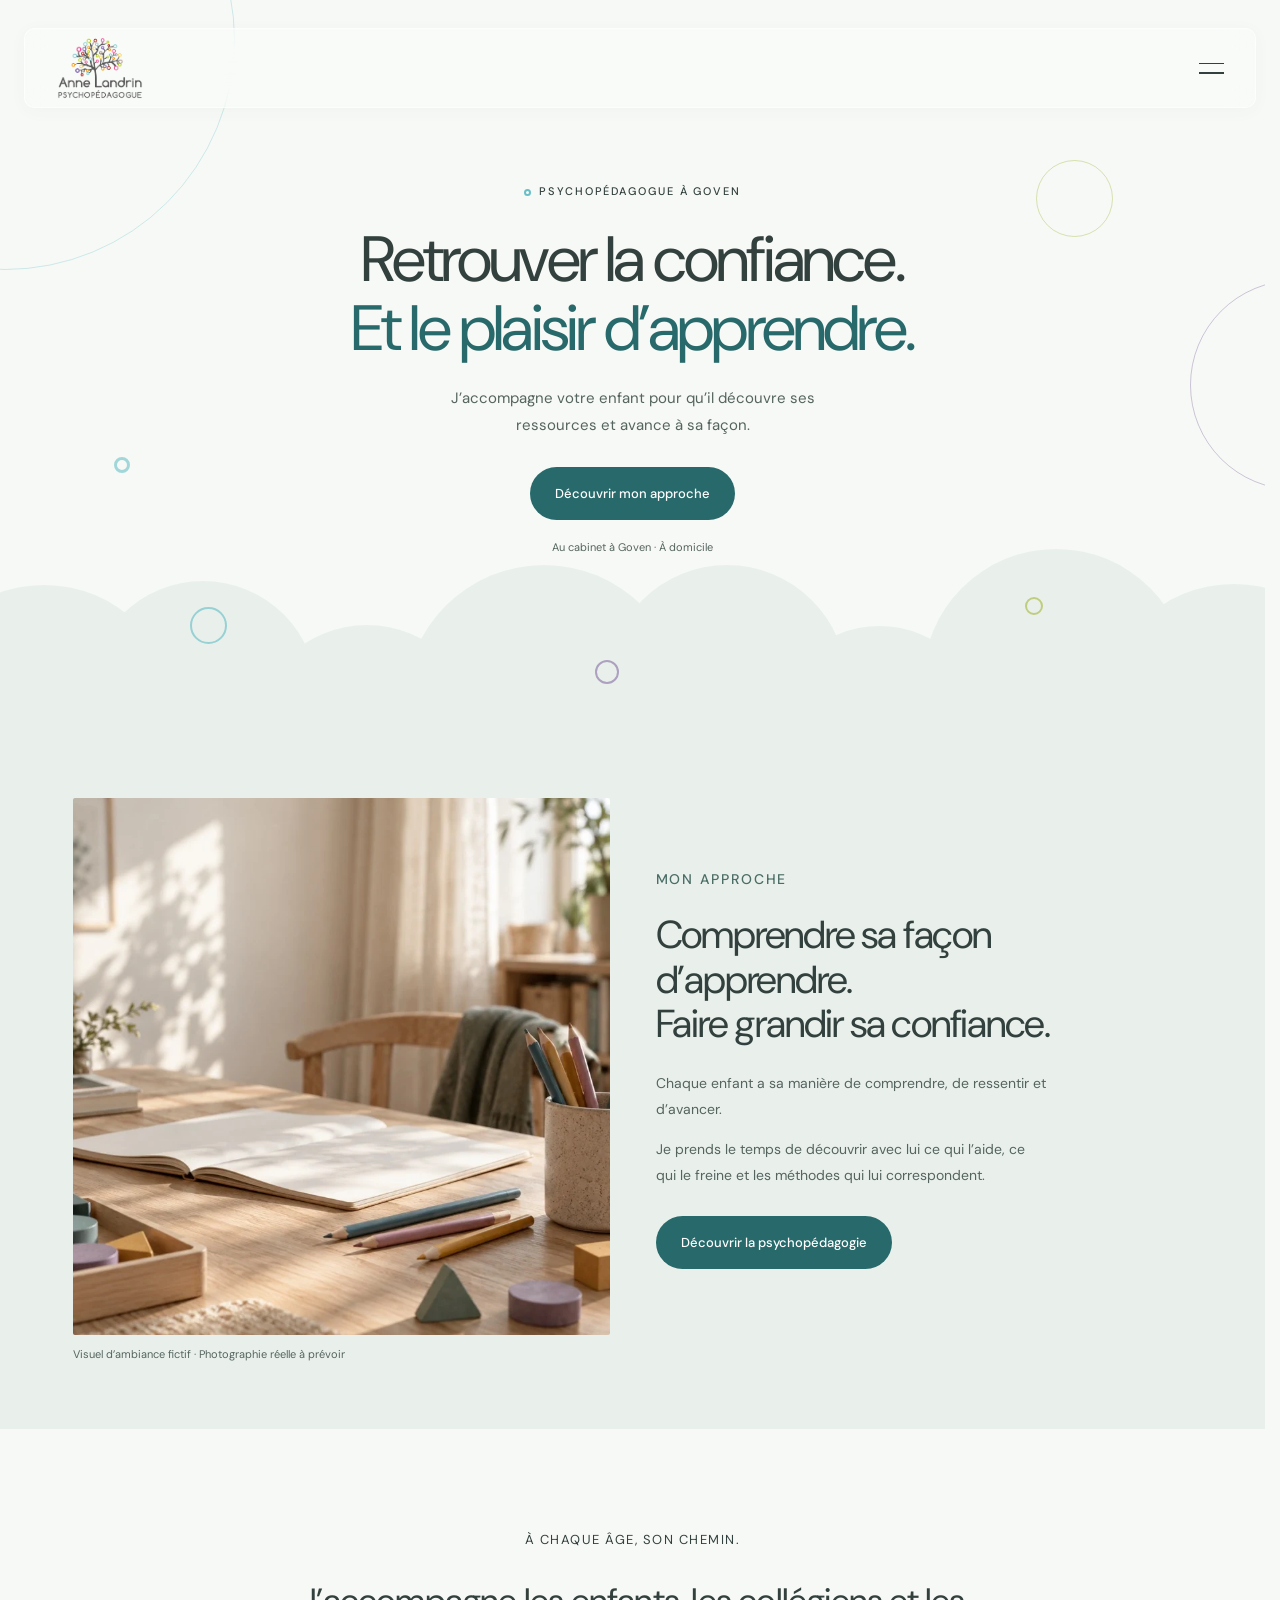
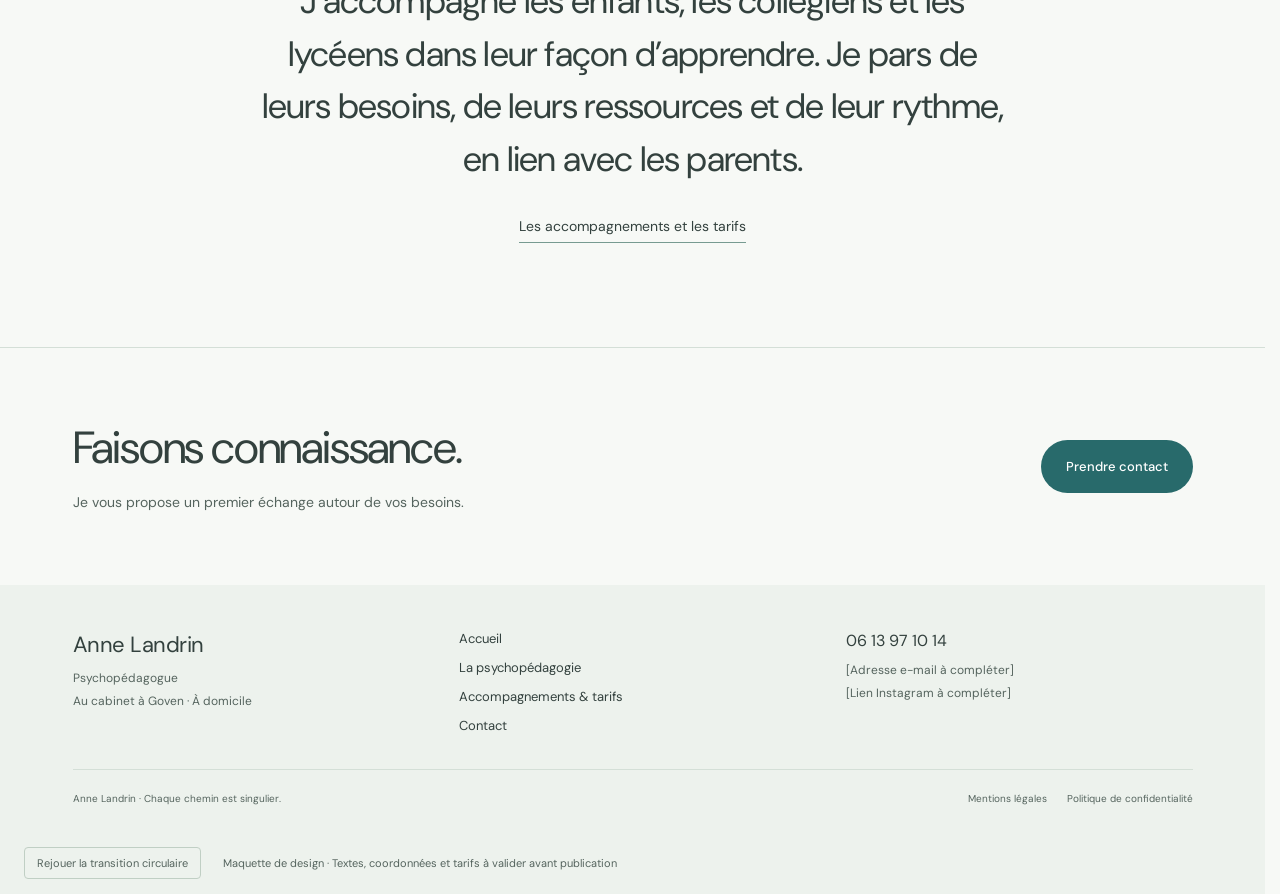
==== commit 28b2d3bb: "Update logo and image paths in index.html" ====
--- a/index.html
+++ b/index.html
@@ -3,10 +3,10 @@
 <!-- Métadonnées de maquette : ✏️ MODIFIABLE — titre et description. Le domaine et les balises de partage seront ajoutés avant publication. -->
 <meta charset="utf-8"><meta name="viewport" content="width=device-width, initial-scale=1"><meta name="robots" content="noindex,nofollow">
 <title>Psychopédagogue à Goven | Anne Landrin</title><meta name="description" content="Anne Landrin, psychopédagogue à Goven : accompagnement des enfants, collégiens et lycéens, au cabinet ou à domicile."><meta name="theme-color" content="#f7f9f6">
-<link rel="icon" href="assets/logo.png" type="image/png"><link rel="stylesheet" href="https://fonts.googleapis.com/css2?family=DM+Sans:wght@400;500;600&display=swap"><link rel="stylesheet" href="style.css?v=c4e2445a61"><script src="script.js?v=3c8ea61311" defer></script>
+<link rel="icon" href="logo.png" type="image/png"><link rel="stylesheet" href="https://fonts.googleapis.com/css2?family=DM+Sans:wght@400;500;600&display=swap"><link rel="stylesheet" href="style.css?v=c4e2445a61"><script src="script.js?v=3c8ea61311" defer></script>
 </head><body><div id="al-lumiere-v2"><div class="al-site"><div class="al-page-content"><!-- ✏️ MODIFIABLE : logo et libellés. Le bandeau reste fixe sur toutes les pages. -->
     <a class="al-skip" href="#contenu">Aller au contenu</a>
-    <header class="al-header"><a class="al-brand" href="index.html" aria-label="Anne Landrin, accueil"><img class="al-logo" src="assets/logo.png" alt="Anne Landrin, psychopédagogue" width="567" height="425"></a><button class="al-toggle" type="button" id="al-v2-open" aria-label="Ouvrir le menu" aria-expanded="false" aria-controls="al-v2-menu"><span aria-hidden="true"></span><span aria-hidden="true"></span></button></header>
+    <header class="al-header"><a class="al-brand" href="index.html" aria-label="Anne Landrin, accueil"><img class="al-logo" src="logo.png" alt="Anne Landrin, psychopédagogue" width="567" height="425"></a><button class="al-toggle" type="button" id="al-v2-open" aria-label="Ouvrir le menu" aria-expanded="false" aria-controls="al-v2-menu"><span aria-hidden="true"></span><span aria-hidden="true"></span></button></header>
     <noscript><nav class="al-preview-tools" style="padding-top:120px" aria-label="Navigation sans JavaScript"><a href="index.html" aria-current="page">Accueil</a><a href="psychopedagogie.html">La psychopédagogie</a><a href="accompagnements-tarifs.html">Accompagnements &amp; tarifs</a><a href="contact.html">Contact</a></nav></noscript><main id="contenu"><section class="al-hero" id="al-v2-home" aria-labelledby="al-v2-title">
           <div class="al-ambient a" aria-hidden="true"></div><div class="al-ambient b" aria-hidden="true"></div><div class="al-ambient c" aria-hidden="true"></div><div class="al-ambient d" aria-hidden="true"></div>
           <div class="al-wash al-wash-hero" aria-hidden="true"></div><div class="al-hero-copy">
@@ -33,7 +33,7 @@
           </div>
         </section>
 <!-- ✏️ MODIFIABLE : image d'ambiance provisoire, titre et présentation de l'approche. -->
-<section class="al-approach" id="al-v2-approach" aria-labelledby="approche-titre"><div class="al-split"><figure class="al-photo"><img src="assets/ambiance.webp" alt="Image d’ambiance fictive : carnet et crayons dans une pièce lumineuse" width="800" height="1000" loading="lazy"><figcaption>Visuel d’ambiance fictif · Photographie réelle à prévoir</figcaption></figure><div class="al-copy"><p class="al-kicker">Mon approche</p><h2 id="approche-titre">Comprendre sa façon d’apprendre.<br>Faire grandir sa confiance.</h2><p>Chaque enfant a sa manière de comprendre, de ressentir et d’avancer.</p><p>Je prends le temps de découvrir avec lui ce qui l’aide, ce qui le freine et les méthodes qui lui correspondent.</p><a class="al-action" href="psychopedagogie.html">Découvrir la psychopédagogie</a></div></div></section>
+<section class="al-approach" id="al-v2-approach" aria-labelledby="approche-titre"><div class="al-split"><figure class="al-photo"><img src="ambiance.webp" alt="Image d’ambiance fictive : carnet et crayons dans une pièce lumineuse" width="800" height="1000" loading="lazy"><figcaption>Visuel d’ambiance fictif · Photographie réelle à prévoir</figcaption></figure><div class="al-copy"><p class="al-kicker">Mon approche</p><h2 id="approche-titre">Comprendre sa façon d’apprendre.<br>Faire grandir sa confiance.</h2><p>Chaque enfant a sa manière de comprendre, de ressentir et d’avancer.</p><p>Je prends le temps de découvrir avec lui ce qui l’aide, ce qui le freine et les méthodes qui lui correspondent.</p><a class="al-action" href="psychopedagogie.html">Découvrir la psychopédagogie</a></div></div></section>
 <!-- ✏️ MODIFIABLE : court texte réunissant les trois publics, sans cartes. -->
 <section class="al-section al-path-note" id="al-v2-offers" aria-labelledby="chemin-titre"><div class="al-wash" aria-hidden="true"></div><div class="al-container"><h2 id="chemin-titre">À chaque âge, son chemin.</h2><p>J’accompagne les enfants, les collégiens et les lycéens dans leur façon d’apprendre. Je pars de leurs besoins, de leurs ressources et de leur rythme, en lien avec les parents.</p><a class="al-text-link" href="accompagnements-tarifs.html">Les accompagnements et les tarifs</a></div></section>
 <!-- ✏️ MODIFIABLE : invitation de fin de page et lien vers le contact. -->
@@ -43,4 +43,4 @@
 <div class="al-preview-tools"><button id="al-v2-replay" type="button">Rejouer la transition circulaire</button><span>Maquette de design · Textes, coordonnées et tarifs à valider avant publication</span><span class="al-sr-only" id="al-v2-status" aria-live="polite"></span></div></div><!-- Navigation latérale : modifier les destinations dans les liens ci-dessous. -->
     <div class="al-shade" id="al-v2-shade" aria-hidden="true" hidden></div>
     <aside class="al-drawer" id="al-v2-menu" role="dialog" aria-modal="true" aria-label="Menu principal" hidden><div class="al-drawer-header"><img class="al-logo" src="assets/logo.png" alt="Anne Landrin, psychopédagogue" width="567" height="425"><button class="al-toggle al-close" id="al-v2-close" type="button" aria-label="Fermer le menu"><span aria-hidden="true"></span><span aria-hidden="true"></span></button></div>
-    <nav aria-label="Navigation principale"><a href="index.html" aria-current="page"><span class="al-menu-label">Accueil</span></a><a href="psychopedagogie.html"><span class="al-menu-label">La psychopédagogie</span></a><a href="accompagnements-tarifs.html"><span class="al-menu-label">Accompagnements &amp; tarifs</span></a><a href="contact.html"><span class="al-menu-label">Contact</span></a></nav><div class="al-drawer-bottom"><p class="al-location"><span class="al-dot" aria-hidden="true"></span>Au cabinet à Goven · À domicile</p><a class="al-action" href="contact.html">Prendre rendez-vous</a><p class="al-drawer-footer">Anne Landrin<br>Psychopédagogue</p></div></aside></div></div></body></html>+    <nav aria-label="Navigation principale"><a href="index.html" aria-current="page"><span class="al-menu-label">Accueil</span></a><a href="psychopedagogie.html"><span class="al-menu-label">La psychopédagogie</span></a><a href="accompagnements-tarifs.html"><span class="al-menu-label">Accompagnements &amp; tarifs</span></a><a href="contact.html"><span class="al-menu-label">Contact</span></a></nav><div class="al-drawer-bottom"><p class="al-location"><span class="al-dot" aria-hidden="true"></span>Au cabinet à Goven · À domicile</p><a class="al-action" href="contact.html">Prendre rendez-vous</a><p class="al-drawer-footer">Anne Landrin<br>Psychopédagogue</p></div></aside></div></div></body></html>
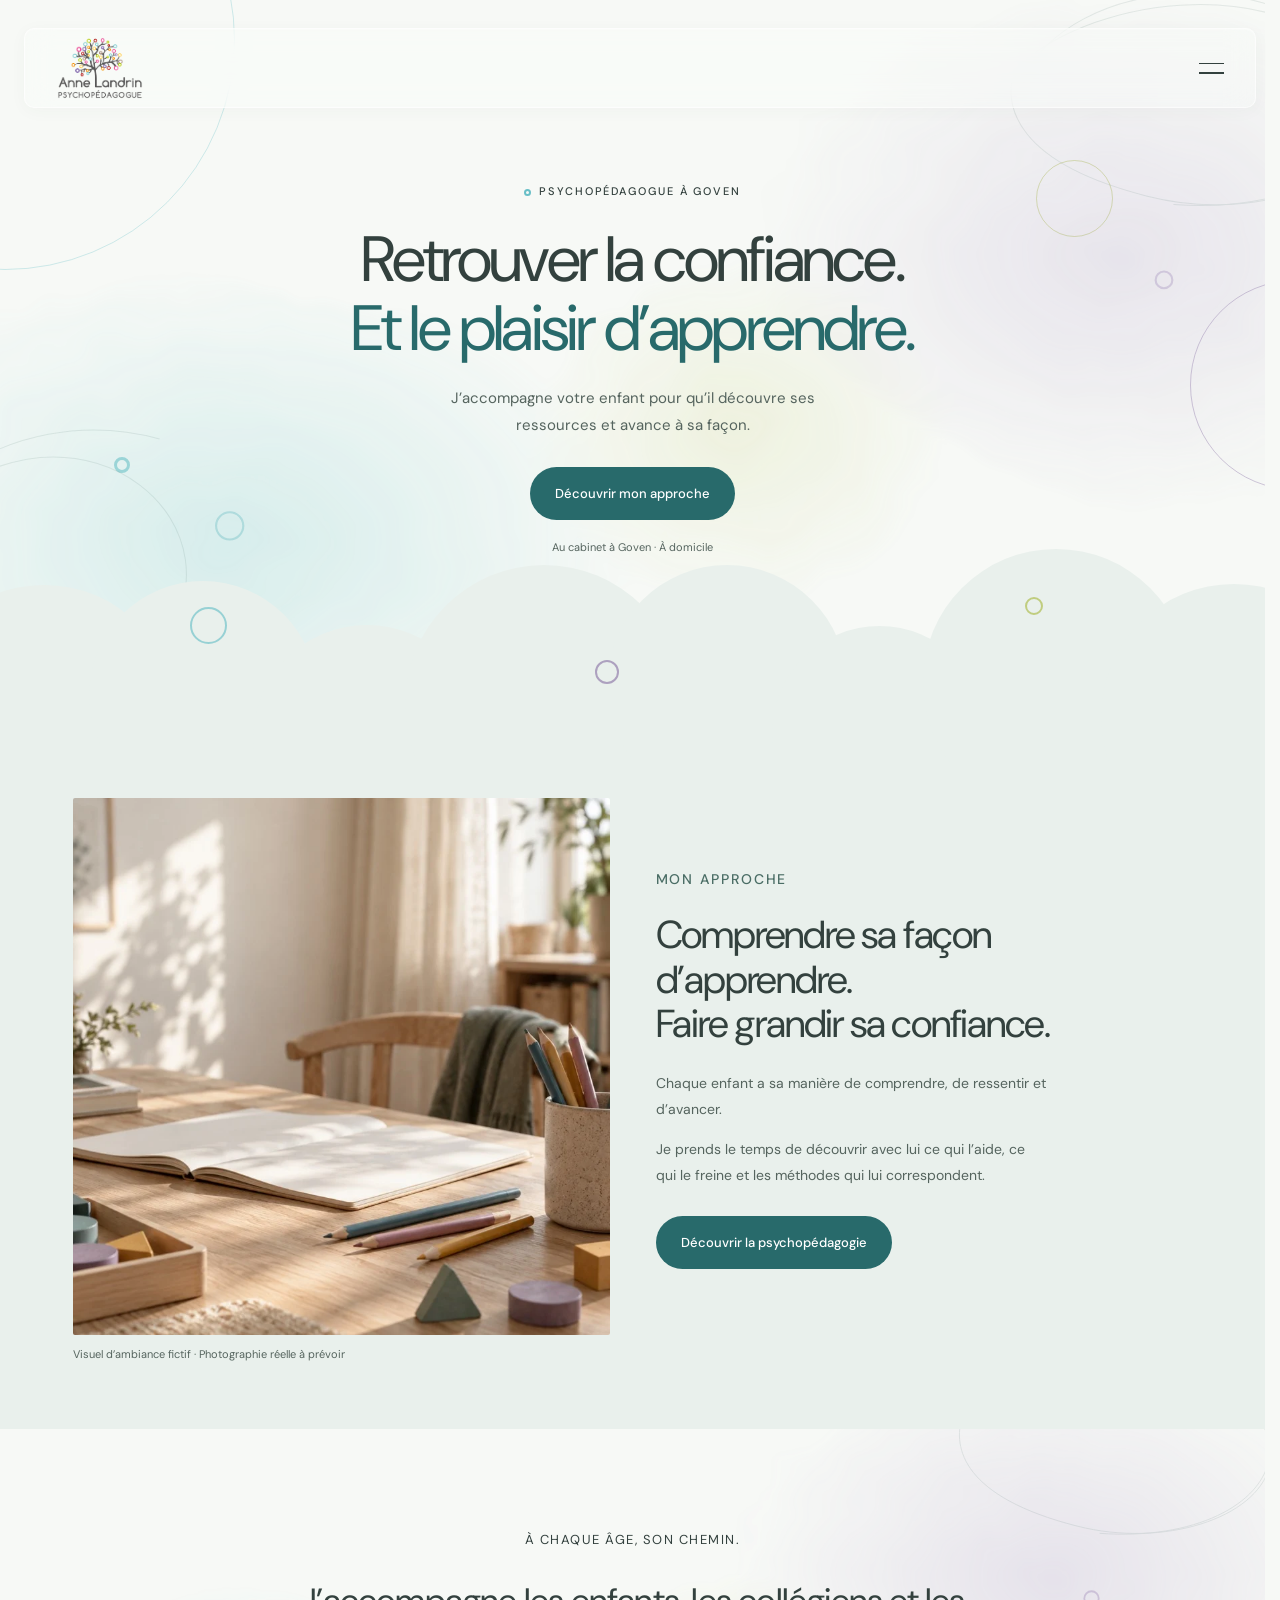
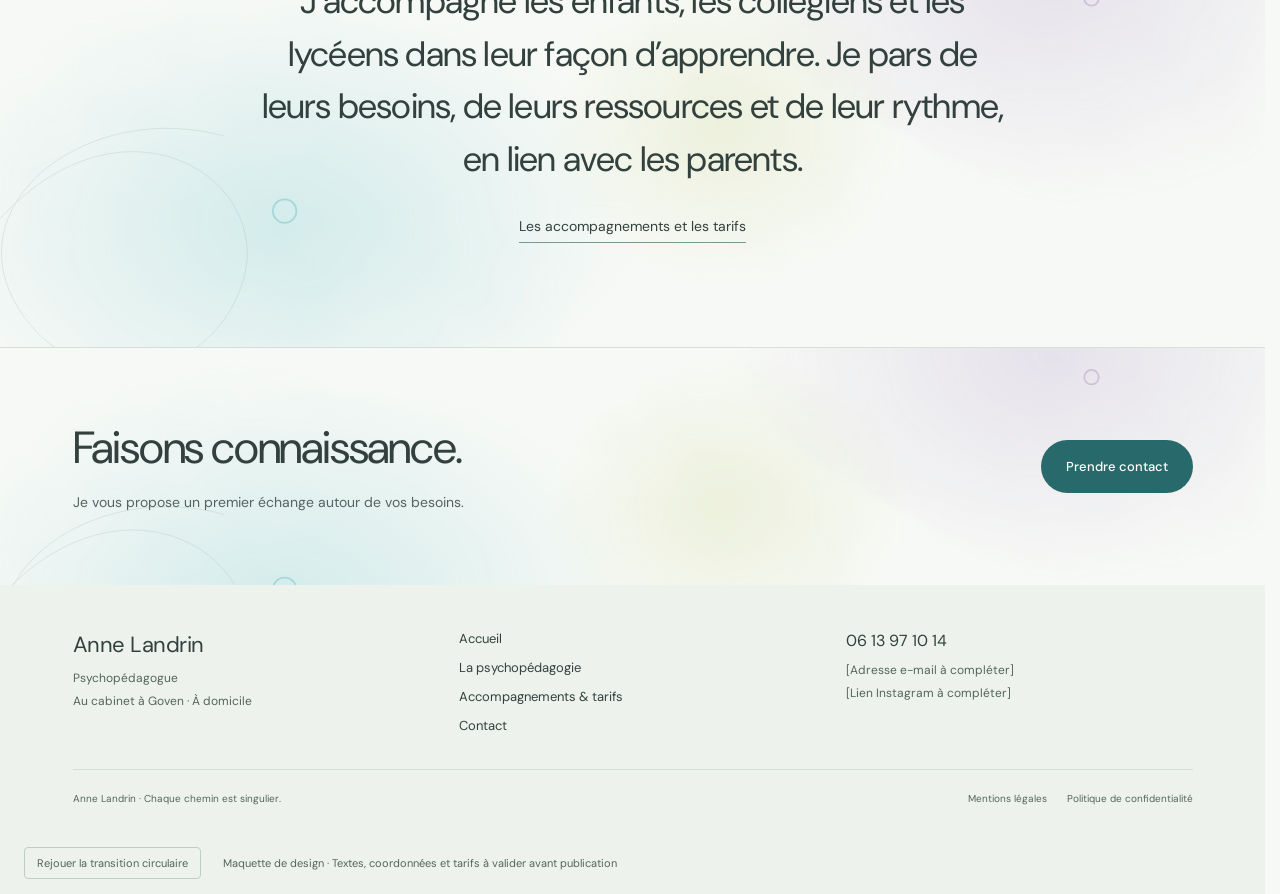
==== commit 2e52704c: "Change logo source in menu drawer Updated logo image source in the menu drawer." ====
--- a/index.html
+++ b/index.html
@@ -42,5 +42,5 @@
 <!-- Annotation hors du contenu commercial : textes et données encore à valider dans cette étude de design. -->
 <div class="al-preview-tools"><button id="al-v2-replay" type="button">Rejouer la transition circulaire</button><span>Maquette de design · Textes, coordonnées et tarifs à valider avant publication</span><span class="al-sr-only" id="al-v2-status" aria-live="polite"></span></div></div><!-- Navigation latérale : modifier les destinations dans les liens ci-dessous. -->
     <div class="al-shade" id="al-v2-shade" aria-hidden="true" hidden></div>
-    <aside class="al-drawer" id="al-v2-menu" role="dialog" aria-modal="true" aria-label="Menu principal" hidden><div class="al-drawer-header"><img class="al-logo" src="assets/logo.png" alt="Anne Landrin, psychopédagogue" width="567" height="425"><button class="al-toggle al-close" id="al-v2-close" type="button" aria-label="Fermer le menu"><span aria-hidden="true"></span><span aria-hidden="true"></span></button></div>
+    <aside class="al-drawer" id="al-v2-menu" role="dialog" aria-modal="true" aria-label="Menu principal" hidden><div class="al-drawer-header"><img class="al-logo" src="logo.png" alt="Anne Landrin, psychopédagogue" width="567" height="425"><button class="al-toggle al-close" id="al-v2-close" type="button" aria-label="Fermer le menu"><span aria-hidden="true"></span><span aria-hidden="true"></span></button></div>
     <nav aria-label="Navigation principale"><a href="index.html" aria-current="page"><span class="al-menu-label">Accueil</span></a><a href="psychopedagogie.html"><span class="al-menu-label">La psychopédagogie</span></a><a href="accompagnements-tarifs.html"><span class="al-menu-label">Accompagnements &amp; tarifs</span></a><a href="contact.html"><span class="al-menu-label">Contact</span></a></nav><div class="al-drawer-bottom"><p class="al-location"><span class="al-dot" aria-hidden="true"></span>Au cabinet à Goven · À domicile</p><a class="al-action" href="contact.html">Prendre rendez-vous</a><p class="al-drawer-footer">Anne Landrin<br>Psychopédagogue</p></div></aside></div></div></body></html>
--- a/style.css
+++ b/style.css
@@ -125,7 +125,7 @@
 #al-lumiere-v2 .al-prose{font-size:16px;line-height:1.85;color:var(--al-muted)}#al-lumiere-v2 .al-prose p+p{margin-top:16px}#al-lumiere-v2 .al-text-link{display:inline-block;border-bottom:1px solid #779b91;padding-bottom:4px;font-size:14px;line-height:1.6}#al-lumiere-v2 .al-text-link:hover{color:var(--al-teal)}
 #al-lumiere-v2 .al-skip{position:fixed;z-index:100;top:-80px;left:24px;background:white;padding:15px}#al-lumiere-v2 .al-skip:focus{top:8px}#al-lumiere-v2 [id]{scroll-margin-top:140px}
 /* Décors inspirés des publications : lavis pâle et contours fins, toujours hors des zones de lecture. */
-#al-lumiere-v2 .al-wash{position:absolute;inset:0;background:url('assets/lavis.svg') center/cover no-repeat;pointer-events:none;z-index:0}#al-lumiere-v2 .al-wash-hero{inset:-35px -80px -40px;opacity:.9}
+#al-lumiere-v2 .al-wash{position:absolute;inset:0;background:url('lavis.svg') center/cover no-repeat;pointer-events:none;z-index:0}#al-lumiere-v2 .al-wash-hero{inset:-35px -80px -40px;opacity:.9}
 #al-lumiere-v2 .al-ambient.a{border-width:1px;border-color:#69bfc74d;left:-225px;top:-190px}#al-lumiere-v2 .al-ambient.b{right:-135px;top:280px}#al-lumiere-v2 .al-ambient.c{border-color:#a9b94166;top:160px;right:12%}#al-lumiere-v2 .al-ambient.d{left:9%}
 #al-lumiere-v2 .al-page-hero{padding:196px 0 86px;position:relative;overflow:hidden}#al-lumiere-v2 .al-page-hero .al-container{position:relative;z-index:1}#al-lumiere-v2 .al-page-hero h1{font-size:clamp(44px,5.6vw,70px);font-weight:400;line-height:1.05;letter-spacing:-2.7px;max-width:790px;margin:23px 0 29px}#al-lumiere-v2 .al-page-hero h1 em{color:var(--al-teal);font-style:normal}#al-lumiere-v2 .al-page-lead{max-width:580px;font-size:17px;line-height:1.8;color:var(--al-muted)}
 #al-lumiere-v2 .al-page-grid{display:grid;grid-template-columns:1.3fr .8fr;gap:50px;align-items:center}#al-lumiere-v2 .al-brief{max-width:610px;margin-top:30px;padding:18px 0 0;border-top:1px solid var(--al-line);display:grid;grid-template-columns:64px 1fr;gap:18px}#al-lumiere-v2 .al-brief span{font-size:11px;letter-spacing:1px;text-transform:uppercase;padding-top:5px}#al-lumiere-v2 .al-brief p{font-size:14px;line-height:1.8;color:var(--al-muted)}
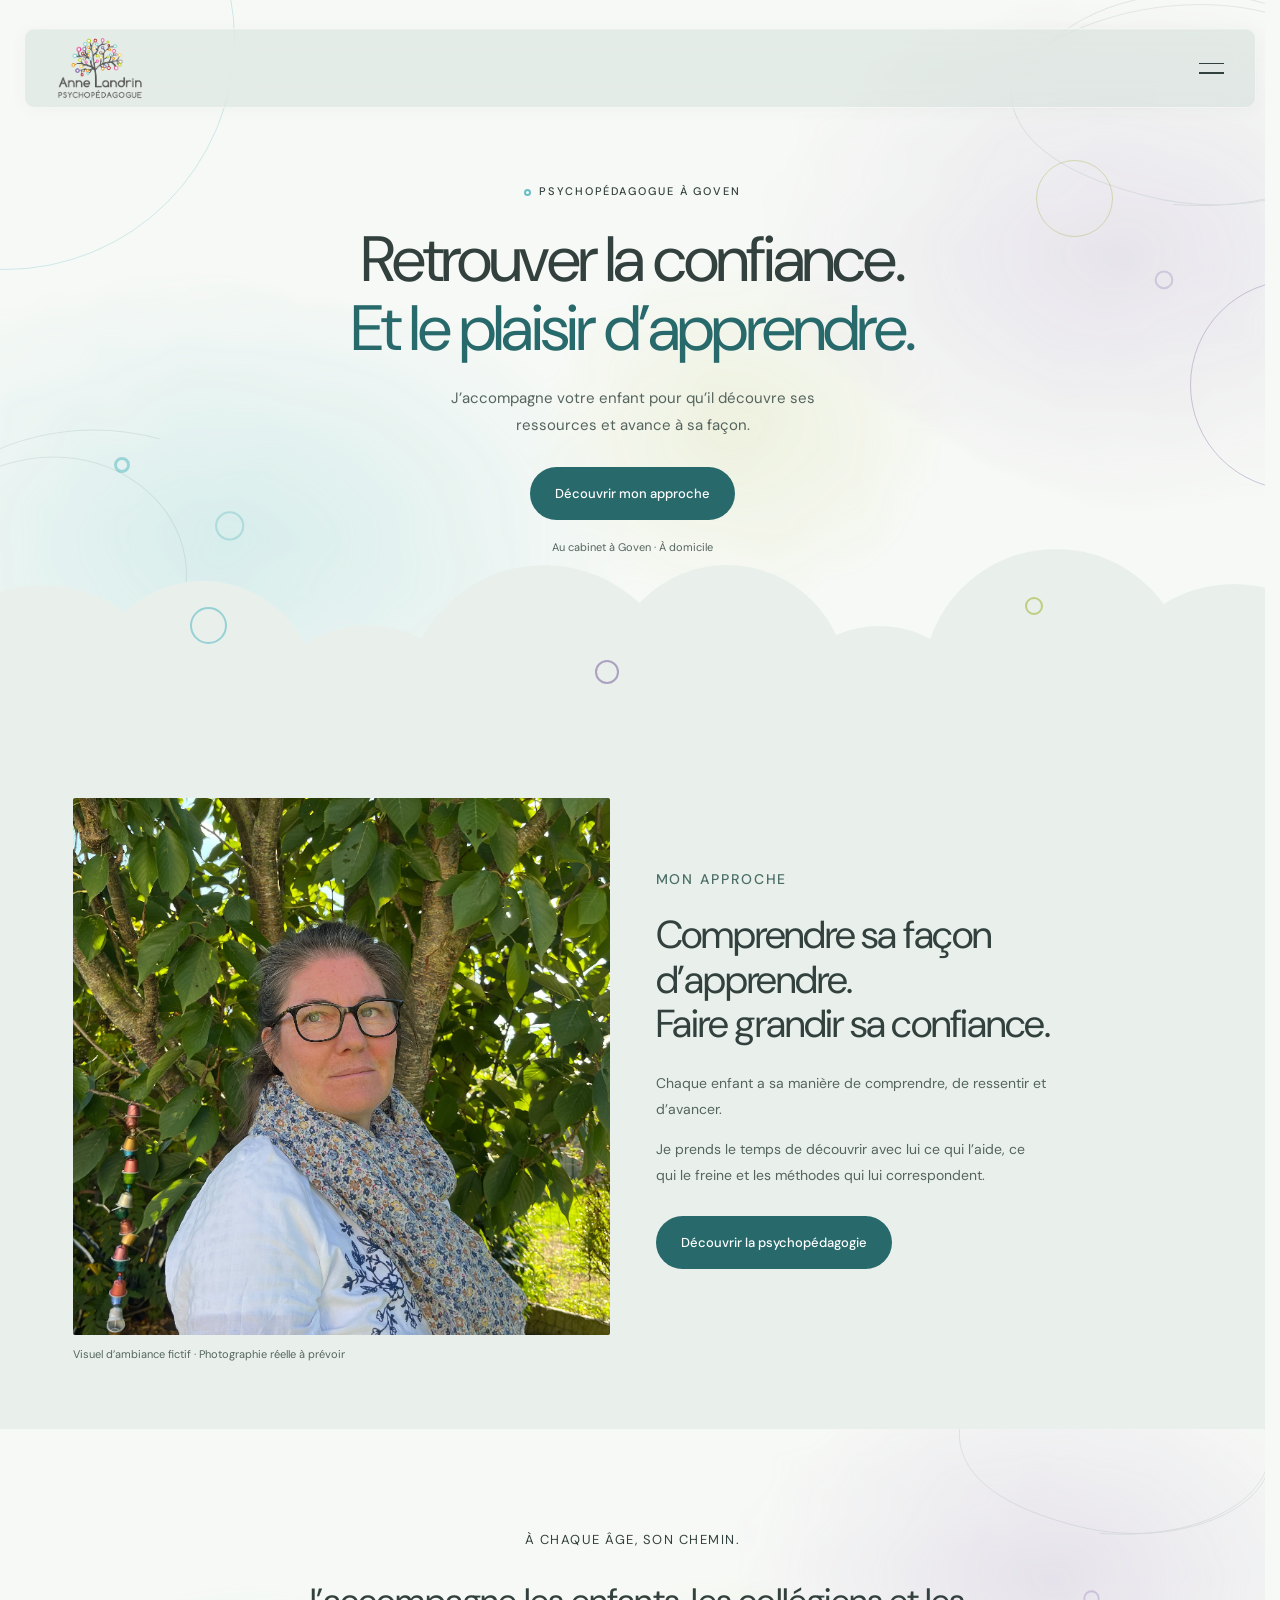
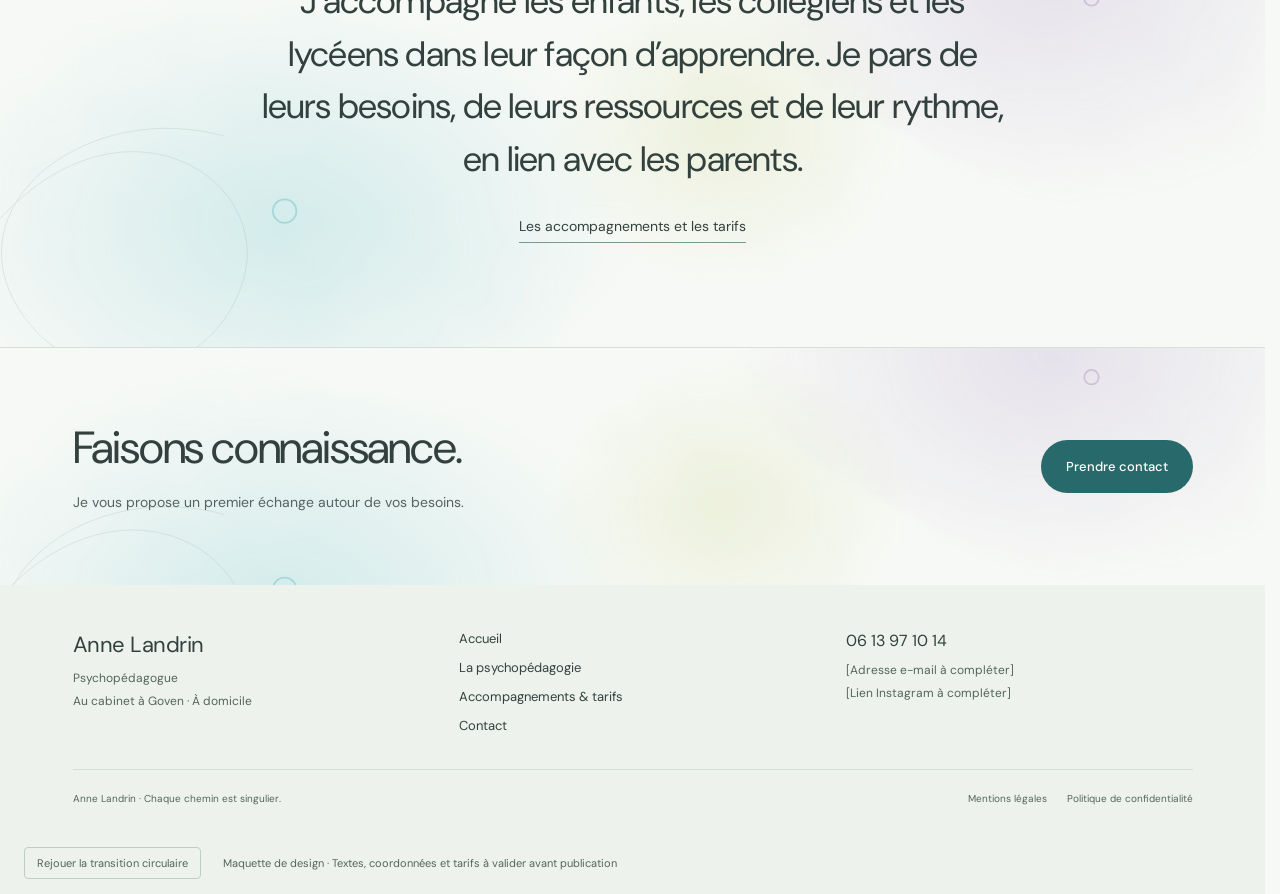
==== commit a52dfa12: "Replace ambiance image in index.html" ====
--- a/index.html
+++ b/index.html
@@ -33,7 +33,7 @@
           </div>
         </section>
 <!-- ✏️ MODIFIABLE : image d'ambiance provisoire, titre et présentation de l'approche. -->
-<section class="al-approach" id="al-v2-approach" aria-labelledby="approche-titre"><div class="al-split"><figure class="al-photo"><img src="ambiance.webp" alt="Image d’ambiance fictive : carnet et crayons dans une pièce lumineuse" width="800" height="1000" loading="lazy"><figcaption>Visuel d’ambiance fictif · Photographie réelle à prévoir</figcaption></figure><div class="al-copy"><p class="al-kicker">Mon approche</p><h2 id="approche-titre">Comprendre sa façon d’apprendre.<br>Faire grandir sa confiance.</h2><p>Chaque enfant a sa manière de comprendre, de ressentir et d’avancer.</p><p>Je prends le temps de découvrir avec lui ce qui l’aide, ce qui le freine et les méthodes qui lui correspondent.</p><a class="al-action" href="psychopedagogie.html">Découvrir la psychopédagogie</a></div></div></section>
+<section class="al-approach" id="al-v2-approach" aria-labelledby="approche-titre"><div class="al-split"><figure class="al-photo"><img src="img-accueil.png" alt="Image d’ambiance fictive : carnet et crayons dans une pièce lumineuse" width="800" height="1000" loading="lazy"><figcaption>Visuel d’ambiance fictif · Photographie réelle à prévoir</figcaption></figure><div class="al-copy"><p class="al-kicker">Mon approche</p><h2 id="approche-titre">Comprendre sa façon d’apprendre.<br>Faire grandir sa confiance.</h2><p>Chaque enfant a sa manière de comprendre, de ressentir et d’avancer.</p><p>Je prends le temps de découvrir avec lui ce qui l’aide, ce qui le freine et les méthodes qui lui correspondent.</p><a class="al-action" href="psychopedagogie.html">Découvrir la psychopédagogie</a></div></div></section>
 <!-- ✏️ MODIFIABLE : court texte réunissant les trois publics, sans cartes. -->
 <section class="al-section al-path-note" id="al-v2-offers" aria-labelledby="chemin-titre"><div class="al-wash" aria-hidden="true"></div><div class="al-container"><h2 id="chemin-titre">À chaque âge, son chemin.</h2><p>J’accompagne les enfants, les collégiens et les lycéens dans leur façon d’apprendre. Je pars de leurs besoins, de leurs ressources et de leur rythme, en lien avec les parents.</p><a class="al-text-link" href="accompagnements-tarifs.html">Les accompagnements et les tarifs</a></div></section>
 <!-- ✏️ MODIFIABLE : invitation de fin de page et lien vers le contact. -->
--- a/style.css
+++ b/style.css
@@ -12,8 +12,7 @@
 #al-lumiere-v2 .al-kicker { font-size:11px; line-height:1.5; font-weight:500; letter-spacing:1.9px; text-transform:uppercase; }
 #al-lumiere-v2 .al-sr-only { position:absolute; width:1px; height:1px; padding:0; margin:-1px; overflow:hidden; clip-path:inset(50%); white-space:nowrap; }
 /* Bandeau : aucune rubrique visible avant ouverture. Le PNG transparent fourni est seulement cadré sur ses marges. */
-#al-lumiere-v2 .al-header { position:fixed; left:24px; right:24px; top:28px; z-index:5; height:80px; padding:7px 20px 7px 16px; display:flex; align-items:center; justify-content:space-between; border:1px solid rgba(255,255,255,.52); border-radius:10px; background:rgba(250,253,250,var(--al-glass)); backdrop-filter:blur(var(--al-blur)); -webkit-backdrop-filter:blur(var(--al-blur)); box-shadow:0 3px 17px rgba(45,75,61,.035),inset 0 1px 0 rgba(255,255,255,.22); }
-#al-lumiere-v2 .al-brand { display:inline-flex; align-items:center; }
+#al-lumiere-v2 .al-header { position:fixed; left:24px; right:24px; top:28px; z-index:5; height:80px; padding:7px 20px 7px 16px; display:flex; align-items:center; justify-content:space-between; border:1px solid rgba(255,255,255,.52); border-radius:10px; background:rgba(190,207,199,var(--al-glass)); backdrop-filter:blur(var(--al-blur)); -webkit-backdrop-filter:blur(var(--al-blur)); box-shadow:0 3px 17px rgba(45,75,61,.035),inset 0 1px 0 rgba(255,255,255,.22); }
 #al-lumiere-v2 .al-logo { display:block; width:118px; height:66px; object-fit:cover; object-position:center;  }
 #al-lumiere-v2 .al-toggle { display:flex; flex-direction:column; justify-content:center; align-items:center; gap:8px; width:48px; height:48px; padding:0; border:0; background:transparent; color:var(--al-ink); }
 #al-lumiere-v2 .al-toggle span { display:block; width:25px; height:1.5px; background:currentColor; }
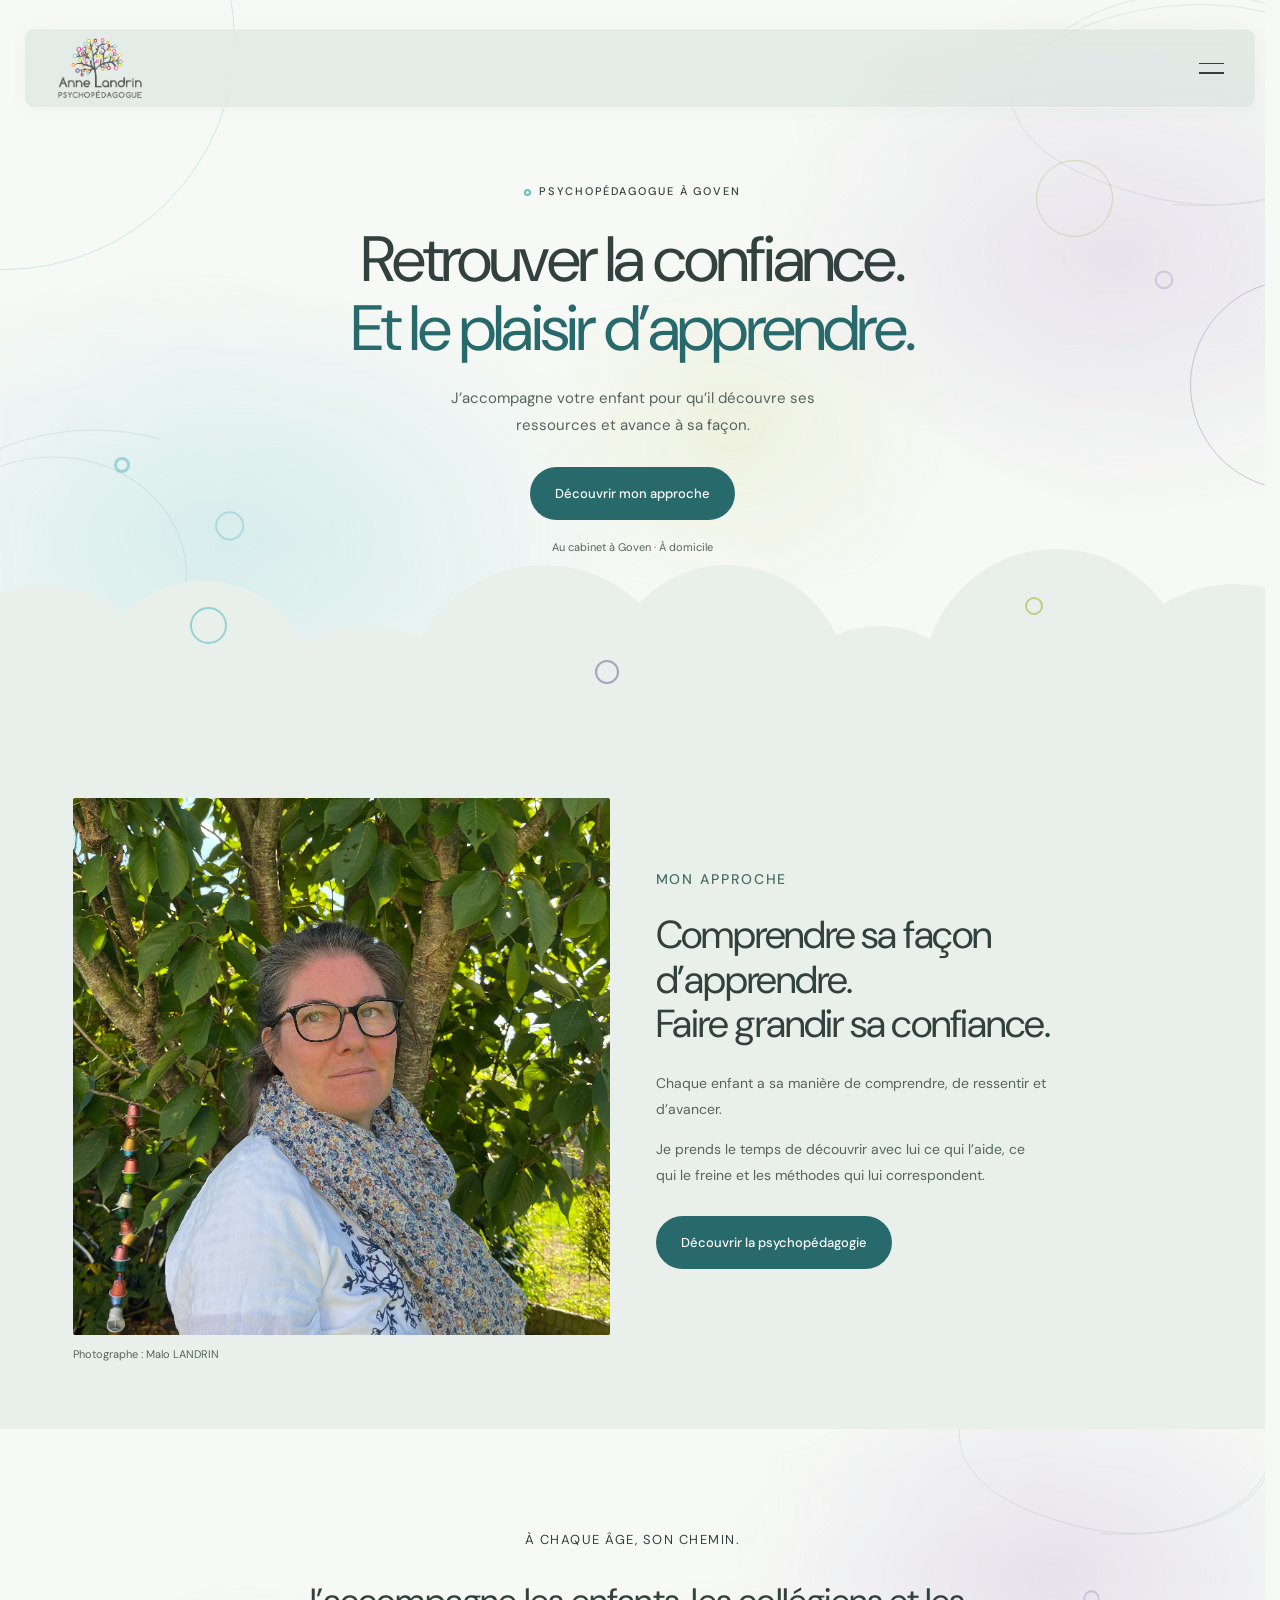
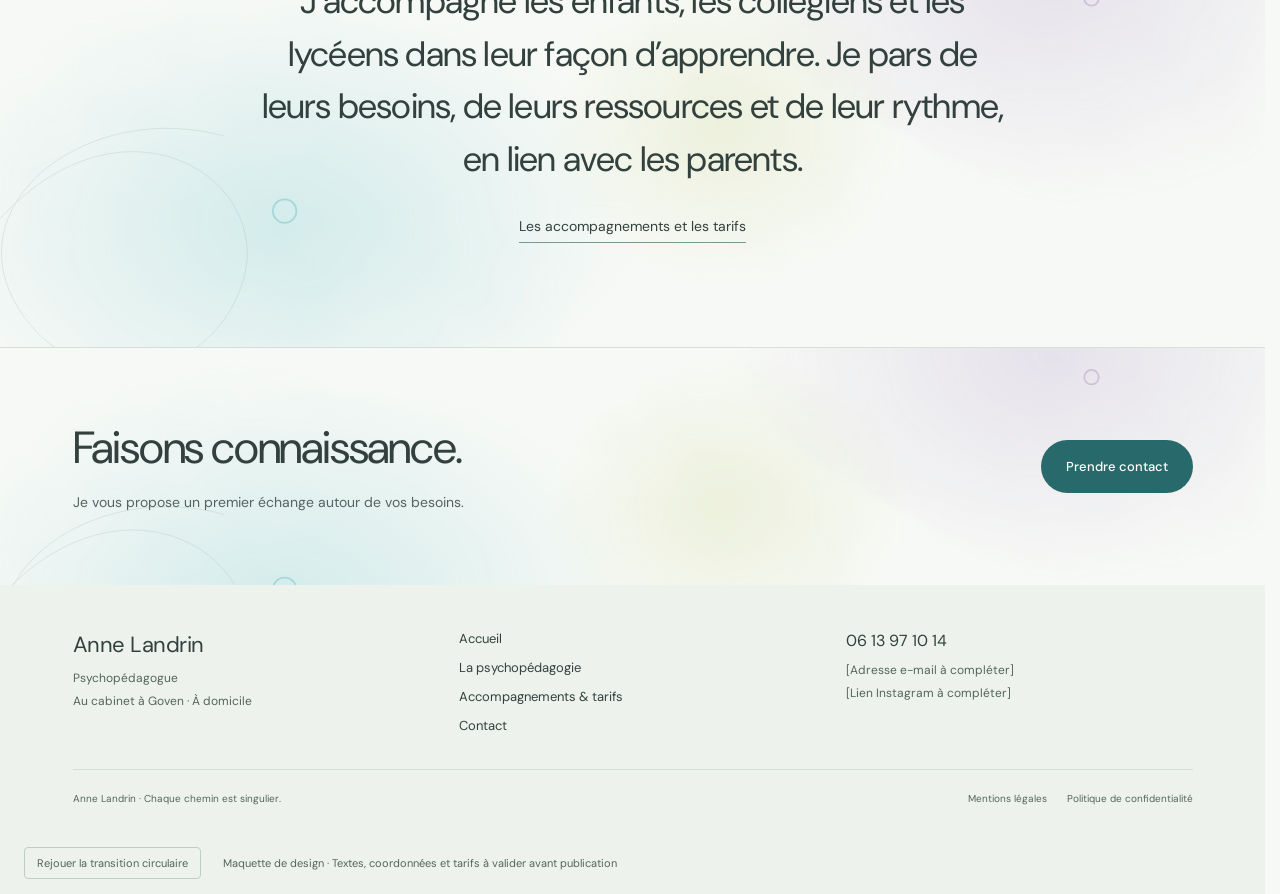
==== commit 9ec9e228: "Update index.html" ====
--- a/index.html
+++ b/index.html
@@ -33,7 +33,7 @@
           </div>
         </section>
 <!-- ✏️ MODIFIABLE : image d'ambiance provisoire, titre et présentation de l'approche. -->
-<section class="al-approach" id="al-v2-approach" aria-labelledby="approche-titre"><div class="al-split"><figure class="al-photo"><img src="img-accueil.png" alt="Image d’ambiance fictive : carnet et crayons dans une pièce lumineuse" width="800" height="1000" loading="lazy"><figcaption>Visuel d’ambiance fictif · Photographie réelle à prévoir</figcaption></figure><div class="al-copy"><p class="al-kicker">Mon approche</p><h2 id="approche-titre">Comprendre sa façon d’apprendre.<br>Faire grandir sa confiance.</h2><p>Chaque enfant a sa manière de comprendre, de ressentir et d’avancer.</p><p>Je prends le temps de découvrir avec lui ce qui l’aide, ce qui le freine et les méthodes qui lui correspondent.</p><a class="al-action" href="psychopedagogie.html">Découvrir la psychopédagogie</a></div></div></section>
+<section class="al-approach" id="al-v2-approach" aria-labelledby="approche-titre"><div class="al-split"><figure class="al-photo"><img src="img-accueil.png" alt="Image d'accueil : portrait d'Anne Landrin" width="800" height="1000" loading="lazy"><figcaption>Photographe : Malo LANDRIN</figcaption></figure><div class="al-copy"><p class="al-kicker">Mon approche</p><h2 id="approche-titre">Comprendre sa façon d’apprendre.<br>Faire grandir sa confiance.</h2><p>Chaque enfant a sa manière de comprendre, de ressentir et d’avancer.</p><p>Je prends le temps de découvrir avec lui ce qui l’aide, ce qui le freine et les méthodes qui lui correspondent.</p><a class="al-action" href="psychopedagogie.html">Découvrir la psychopédagogie</a></div></div></section>
 <!-- ✏️ MODIFIABLE : court texte réunissant les trois publics, sans cartes. -->
 <section class="al-section al-path-note" id="al-v2-offers" aria-labelledby="chemin-titre"><div class="al-wash" aria-hidden="true"></div><div class="al-container"><h2 id="chemin-titre">À chaque âge, son chemin.</h2><p>J’accompagne les enfants, les collégiens et les lycéens dans leur façon d’apprendre. Je pars de leurs besoins, de leurs ressources et de leur rythme, en lien avec les parents.</p><a class="al-text-link" href="accompagnements-tarifs.html">Les accompagnements et les tarifs</a></div></section>
 <!-- ✏️ MODIFIABLE : invitation de fin de page et lien vers le contact. -->
